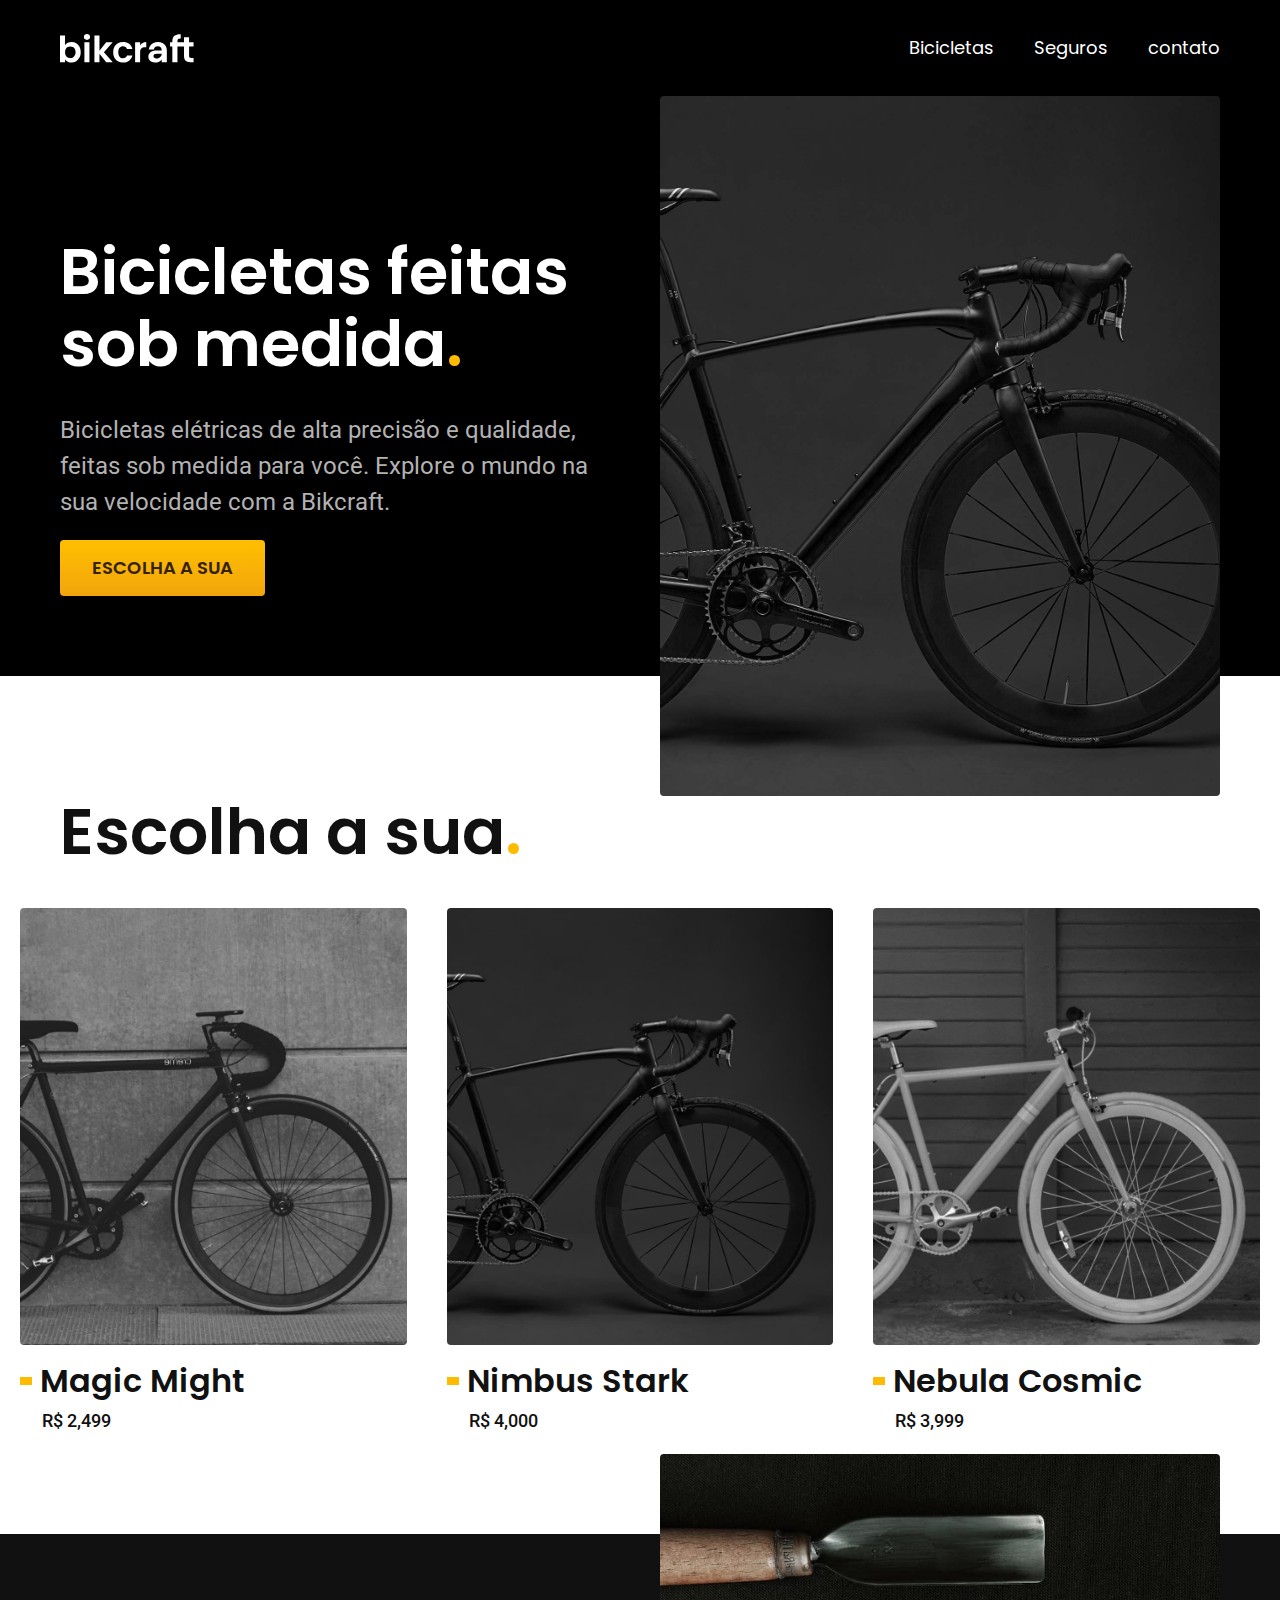
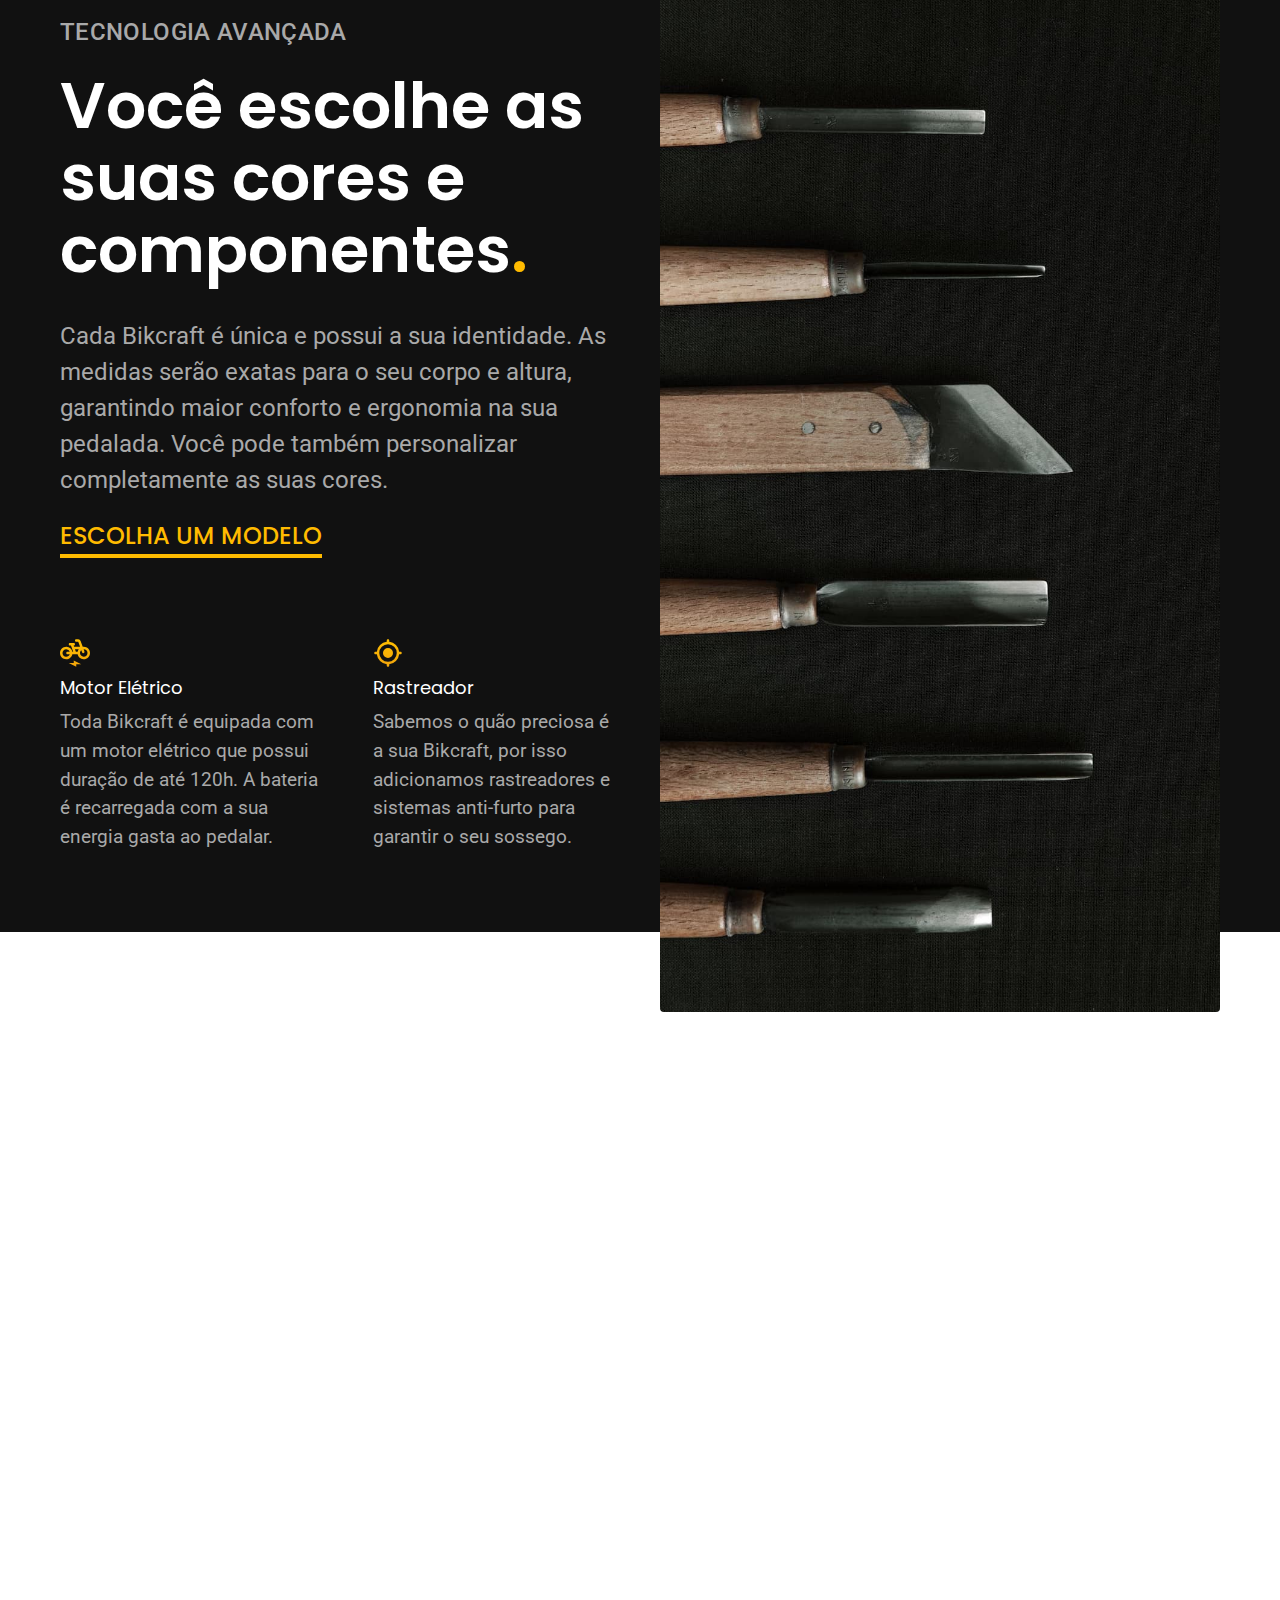
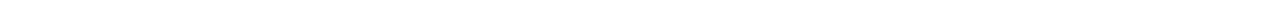
==== index.html @ d1077266 "tecnologia e responsividade" ====
<!DOCTYPE html>
<html lang="pt-br">

<head>
  <meta charset="UTF-8" />
  <meta name="viewport" content="width=device-width, initial-scale=1.0" />
  <title>Bikcraft - Bicicletas Elétricas</title>
  <meta name="description"
    content="Bicicletas elétricas de alta precisão e qualidade, feitas sob medida para você. Explore o mundo na sua velocidade com a Bikcraft." />
  <link rel="stylesheet" href="/css/style.css" />
  <link rel="preconnect" href="https://fonts.googleapis.com">
  <link rel="preconnect" href="https://fonts.gstatic.com" crossorigin>
  <link
    href="https://fonts.googleapis.com/css2?family=Poppins:ital,wght@0,100;0,200;0,300;0,400;0,500;0,600;0,700;0,800;0,900;1,100;1,200;1,300;1,400;1,500;1,600;1,700;1,800;1,900&family=Roboto:ital,wght@0,100;0,300;0,400;0,500;0,700;0,900;1,100;1,300;1,400;1,500;1,700;1,900&display=swap"
    rel="stylesheet">
</head>

<body>
  <header class="header-bg">
    <div class="header container">
      <a href="./"><img src="/img/bikcraft.svg" alt="Bikcraft" /></a>

      <nav aria-label="primária">
        <ul class="header-menu font-1-m cor-0">
          <li><a href="./bicicletas.html">Bicicletas</a></li>
          <li><a href="./seguros.html">Seguros</a></li>
          <li><a href="./contato.html">contato</a></li>
        </ul>
      </nav>
    </div>
  </header>

  <main class="introducao-bg">
    <div class="introducao container">
      <div class="introducao-conteudo">
        <h1 class="font-1-xxl">Bicicletas feitas sob medida<span class="cor-p1">.</span></h1>
        <p class="font-2-l cor-5">
          Bicicletas elétricas de alta precisão e qualidade, feitas sob
          medida para você. Explore o mundo na sua velocidade com a
          Bikcraft.
        </p>
        <a class="botao" href="./bicicletas.html">Escolha a sua</a>
      </div>
      <img src="./img/fotos/introducao.jpg" alt="Bicicleta elétrica preta" />
    </div>
    </div>
  </main>

  <article class="bicicletas-lista">
    <h2 class="container font-1-xxl">Escolha a sua<span class="cor-p1">.</span></h2>

    <ul>
      <li>
        <a href="./bicicletas/magic.html">
          <img src="/img/bicicletas/magic-home.jpg" alt="bicicleta preta">
          <h3 class="font-1-xl">Magic Might</h3>
          <span class="font-2-m" cor-8>R$ 2,499</span>
        </a>
      </li>

      <li>
        <a href="./bicicletas/Nimbus.html">
          <img src="/img/bicicletas/nimbus-home.jpg" alt="bicicleta preta">
          <h3 class="font-1-xl">Nimbus Stark</h3>
          <span class="font-2-m" cor-8>R$ 4,000</span>
        </a>
      </li>

      <li>
        <a href="./bicicletas/Nebula.html">
          <img src="/img/bicicletas/nebula-home.jpg" alt="bicicleta preta">
          <h3 class="font-1-xl">Nebula Cosmic</h3>
          <span class="font-2-m" cor-8>R$ 3,999</span>
        </a>
      </li>
    </ul>
  </article>

  <article class="tecnologia-bg">
    <div class="tecnologia container">
      <div class="tecnologia-conteudo">
        <span class="font-2-l-b cor-5">Tecnologia Avançada</span>
        <h2 class="font-1-xxl cor-0">Você escolhe as suas cores e componentes<span class="cor-p1">.</span></h2>
        <p class="font-2-l cor-5">Cada Bikcraft é única e possui a sua identidade. As medidas serão exatas para o seu
          corpo e altura, garantindo maior conforto e ergonomia na sua pedalada. Você pode também personalizar
          completamente as suas cores.</p>
        <a class="link" href="/bicicletas.html">ESCOLHA UM MODELO</a>

        <div class="tecnologia-vantagens">

          <div>
            <img src="/img/icones/eletrica.svg" alt="">
            <h3 class="font-1-m cor-0">Motor Elétrico</h3>
            <p class="font-2-s cor-5">Toda Bikcraft é equipada com um motor elétrico que possui duração de até 120h. A
              bateria é recarregada com a sua energia gasta ao pedalar.</p>
          </div>
          <div>
            <img src="/img/icones/rastreador.svg" alt="">
            <h3 class="font-1-m cor-0">Rastreador</h3>
            <p class="font-2-s cor-5">Sabemos o quão preciosa é a sua Bikcraft, por isso adicionamos rastreadores e
              sistemas anti-furto para garantir o seu sossego.</p>
          </div>
        </div>
      </div>
      <div class="tecnologia-imagem">
        <img src="/img/fotos/tecnologia.jpg" alt="">
      </div>
    </div>
  </article>
</body>
</html>
---- css/style.css ----
@import "./global/header.css";
@import "./global/global.css";

/* home */
@import "./home/introducao.css";

/* utilidades */
@import "./utilidades/componentes.css";
@import "./utilidades/tipografia.css";
@import "./utilidades/cores.css";


/*bicicletas lista */
@import "./bicicletas/bicicletas-lista.css";

/*tecnologia lista */
@import "./home/tecnologia.css";
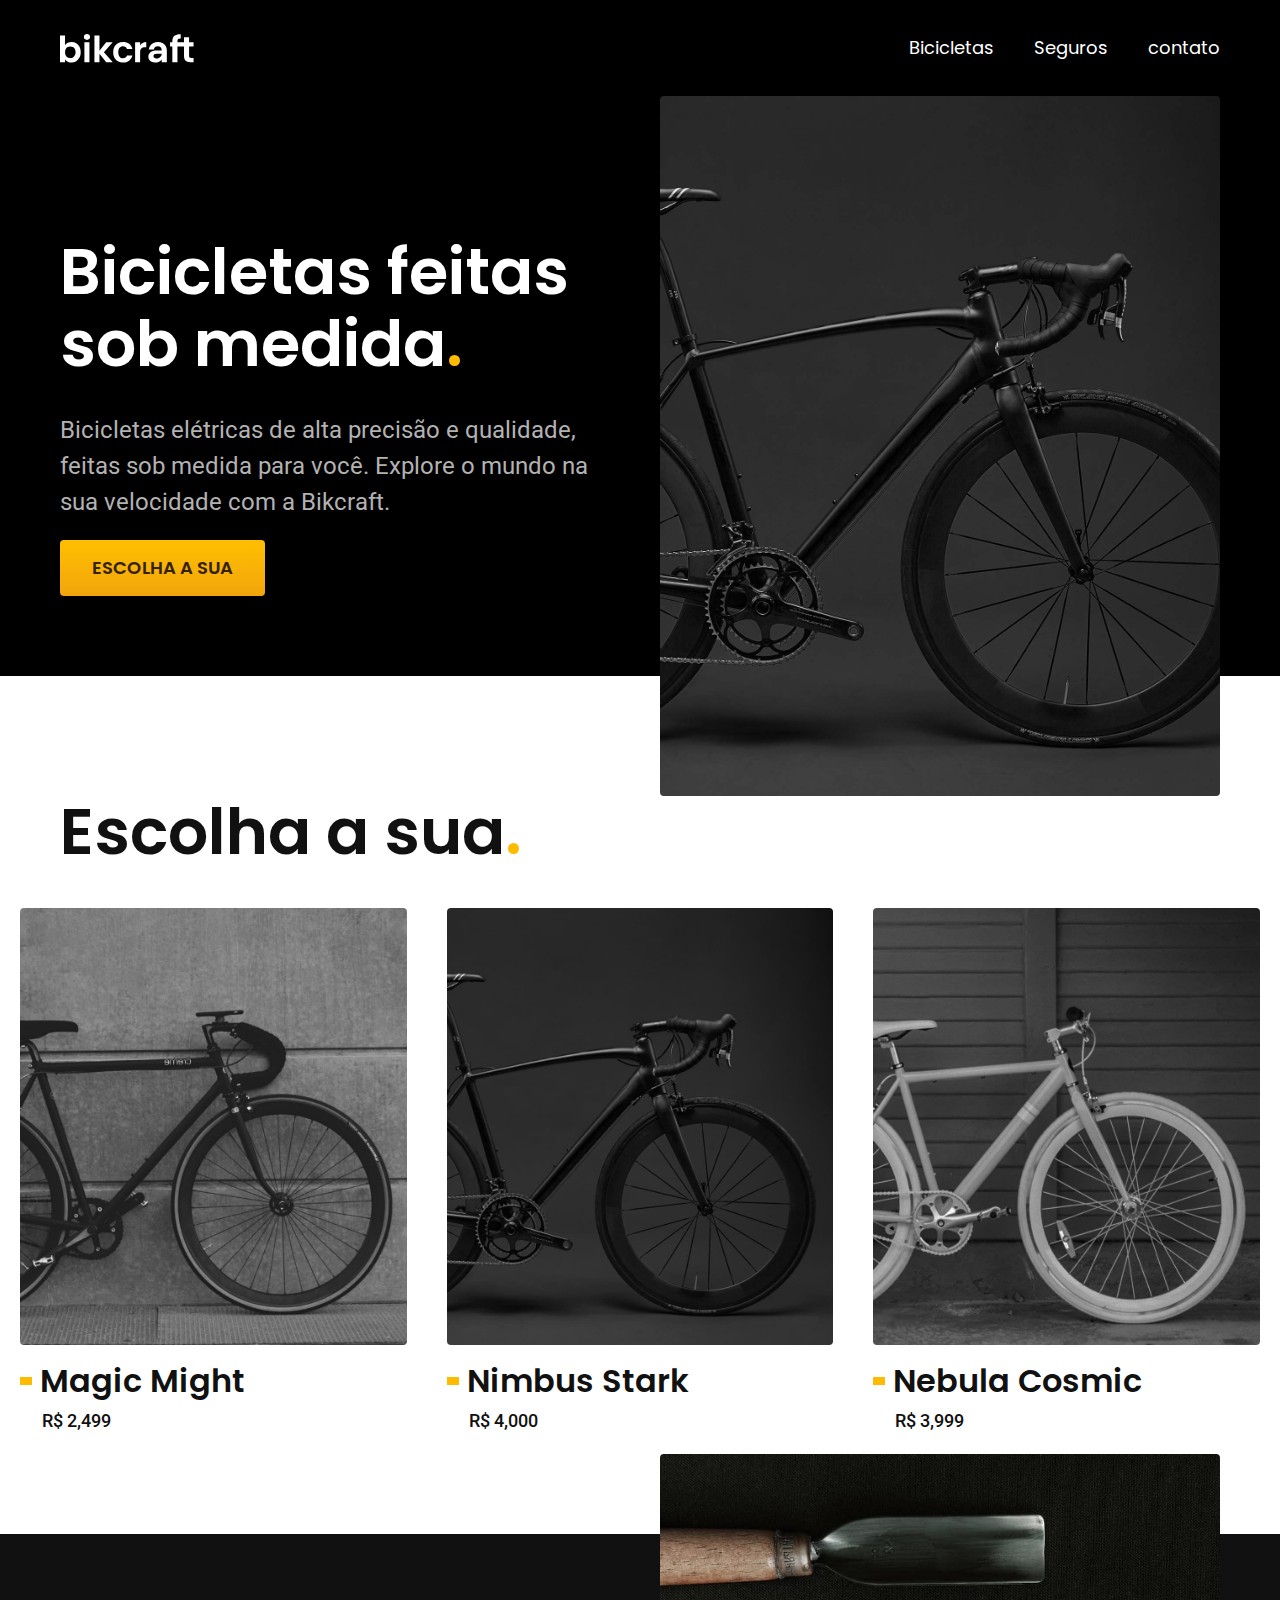
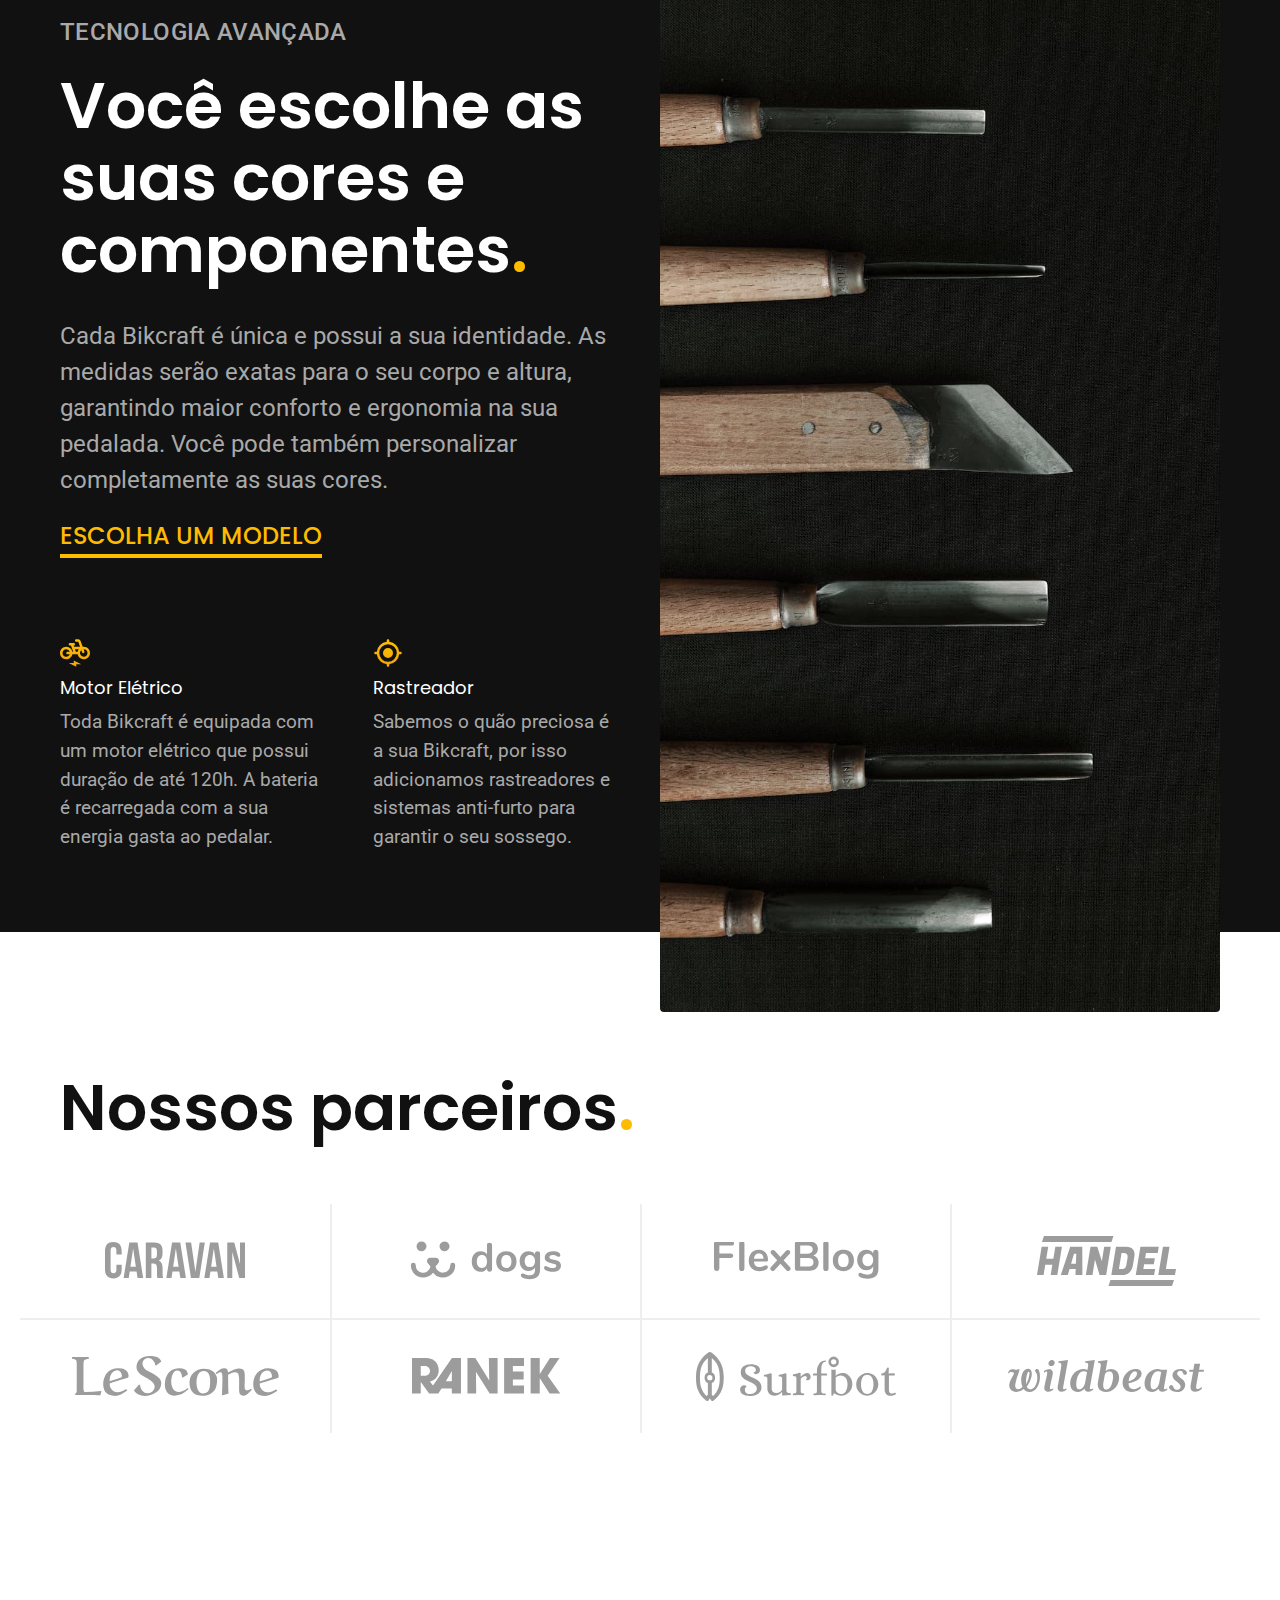
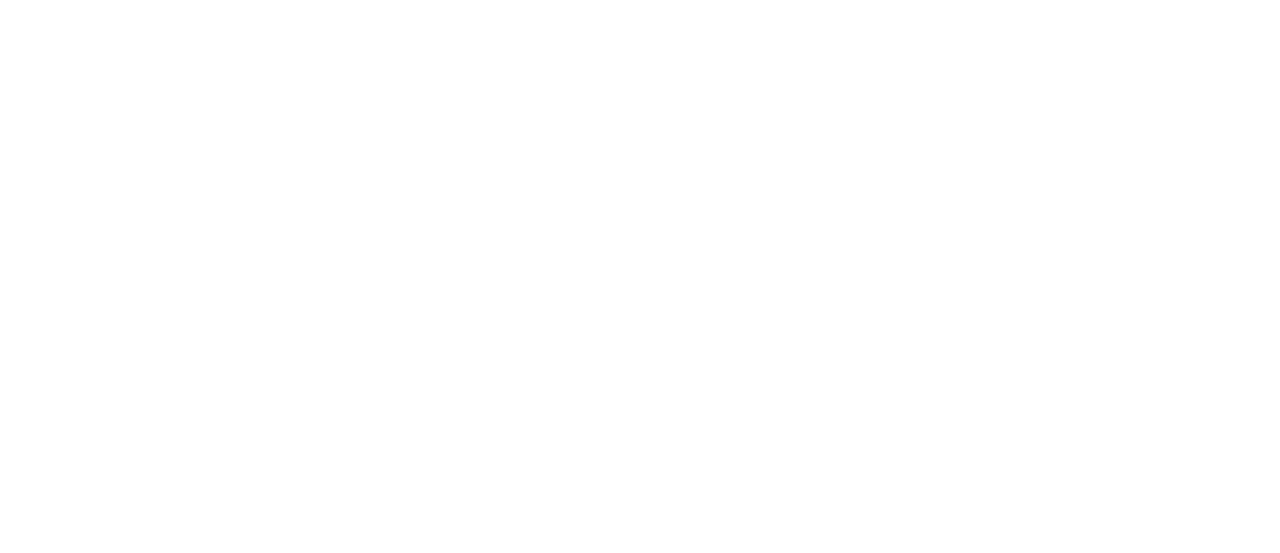
==== commit 5ac66eb7: "parceiros" ====
--- a/index.html
+++ b/index.html
@@ -107,5 +107,20 @@
       </div>
     </div>
   </article>
+
+  <section class="parceiros" aria-label="Nossos Parceiros">
+    <h2 class="container font-1-xxl">Nossos parceiros<span class="cor-p1">.</span></h2>
+    <ul>
+      <li><img src="/img/parceiros/caravan.svg" alt="Caravan"></li>
+      <li><img src="/img/parceiros/dogs.svg" alt="Dogs"></li>
+      <li><img src="/img/parceiros/flexblog.svg" alt="flexblog"></li>
+      <li><img src="/img/parceiros/handel.svg" alt="Handel"></li>
+      <li><img src="/img/parceiros/lescone.svg" alt="Lescone"></li>
+      <li><img src="/img/parceiros/ranek.svg" alt="ranek"></li>
+      <li><img src="/img/parceiros/surfbot.svg" alt="Surfbot"></li>
+      <li><img src="/img/parceiros/wildbeast.svg" alt="wildbeast"></li>
+    </ul>
+  </section>
+
 </body>
 </html>--- a/css/style.css
+++ b/css/style.css
@@ -3,6 +3,8 @@
 
 /* home */
 @import "./home/introducao.css";
+@import "./home/tecnologia.css";
+@import "./home/parceiros.css";
 
 /* utilidades */
 @import "./utilidades/componentes.css";
@@ -12,6 +14,3 @@
 
 /*bicicletas lista */
 @import "./bicicletas/bicicletas-lista.css";
-
-/*tecnologia lista */
-@import "./home/tecnologia.css";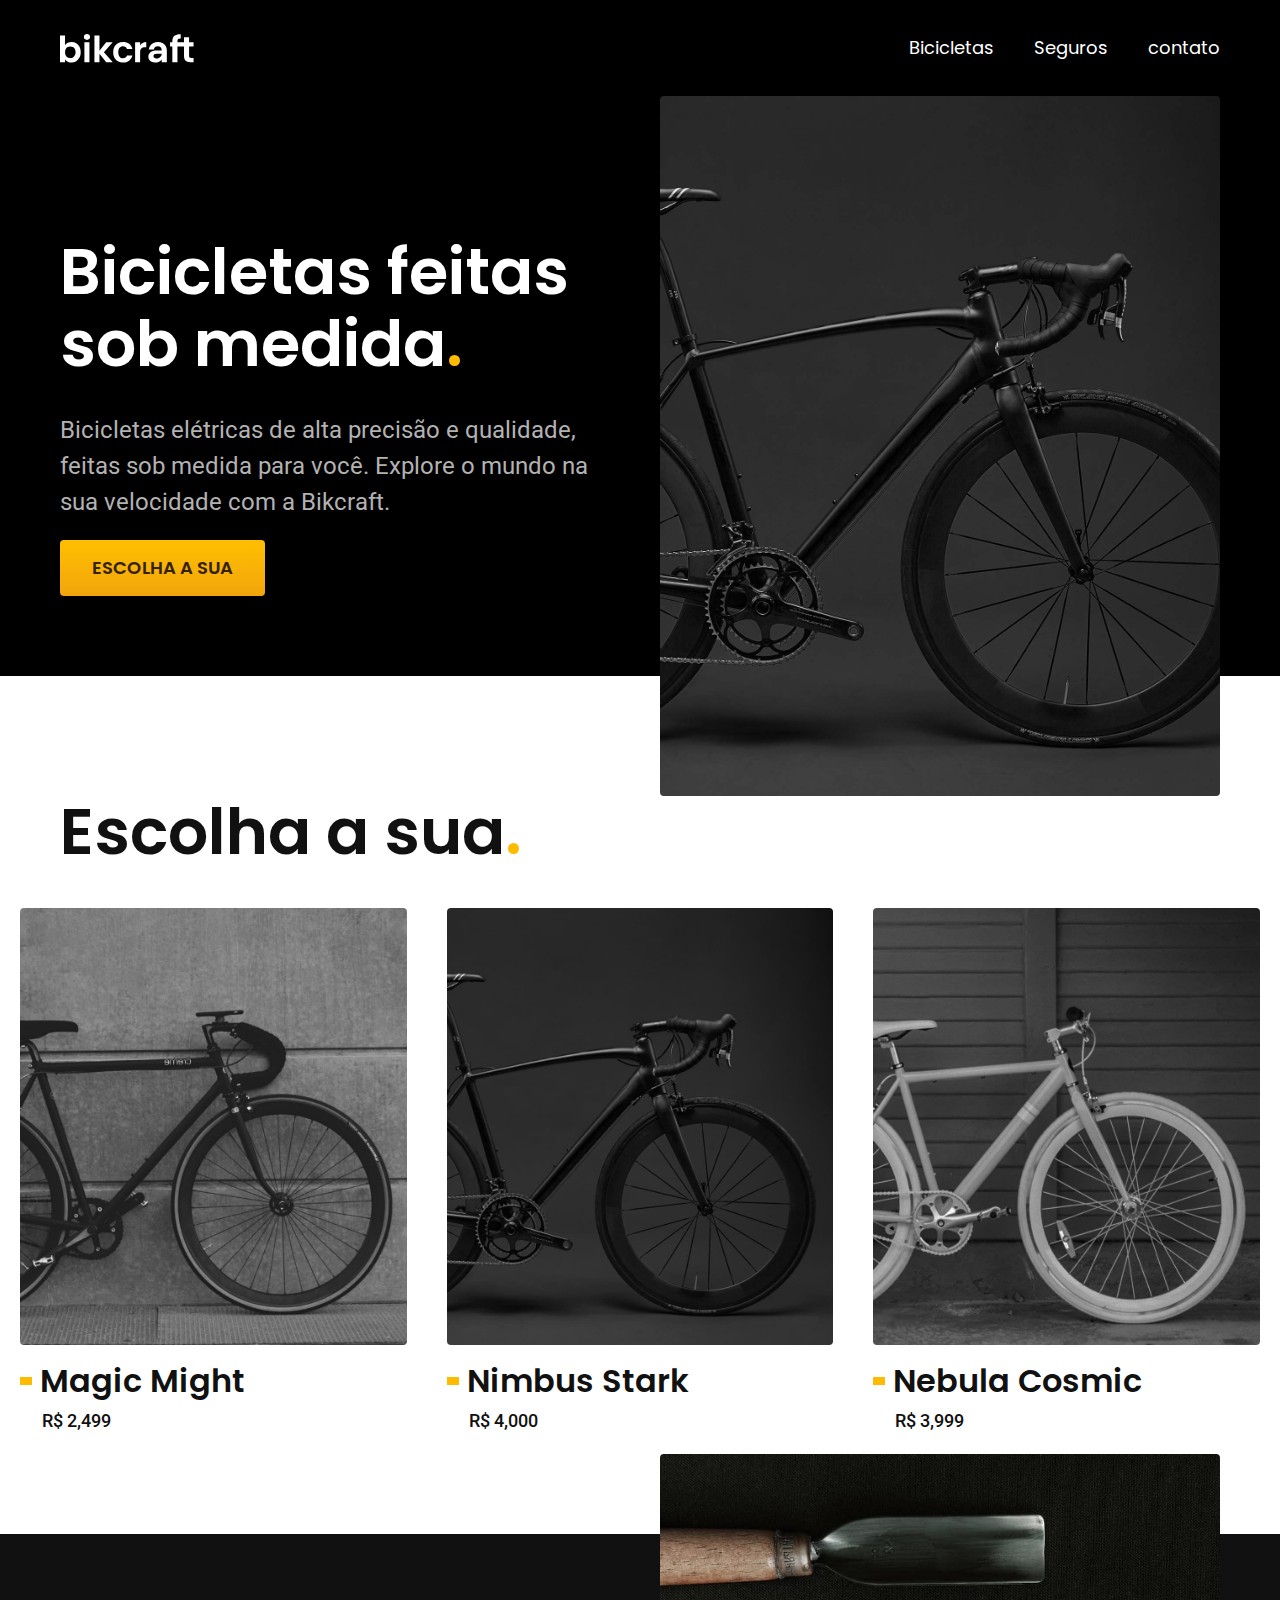
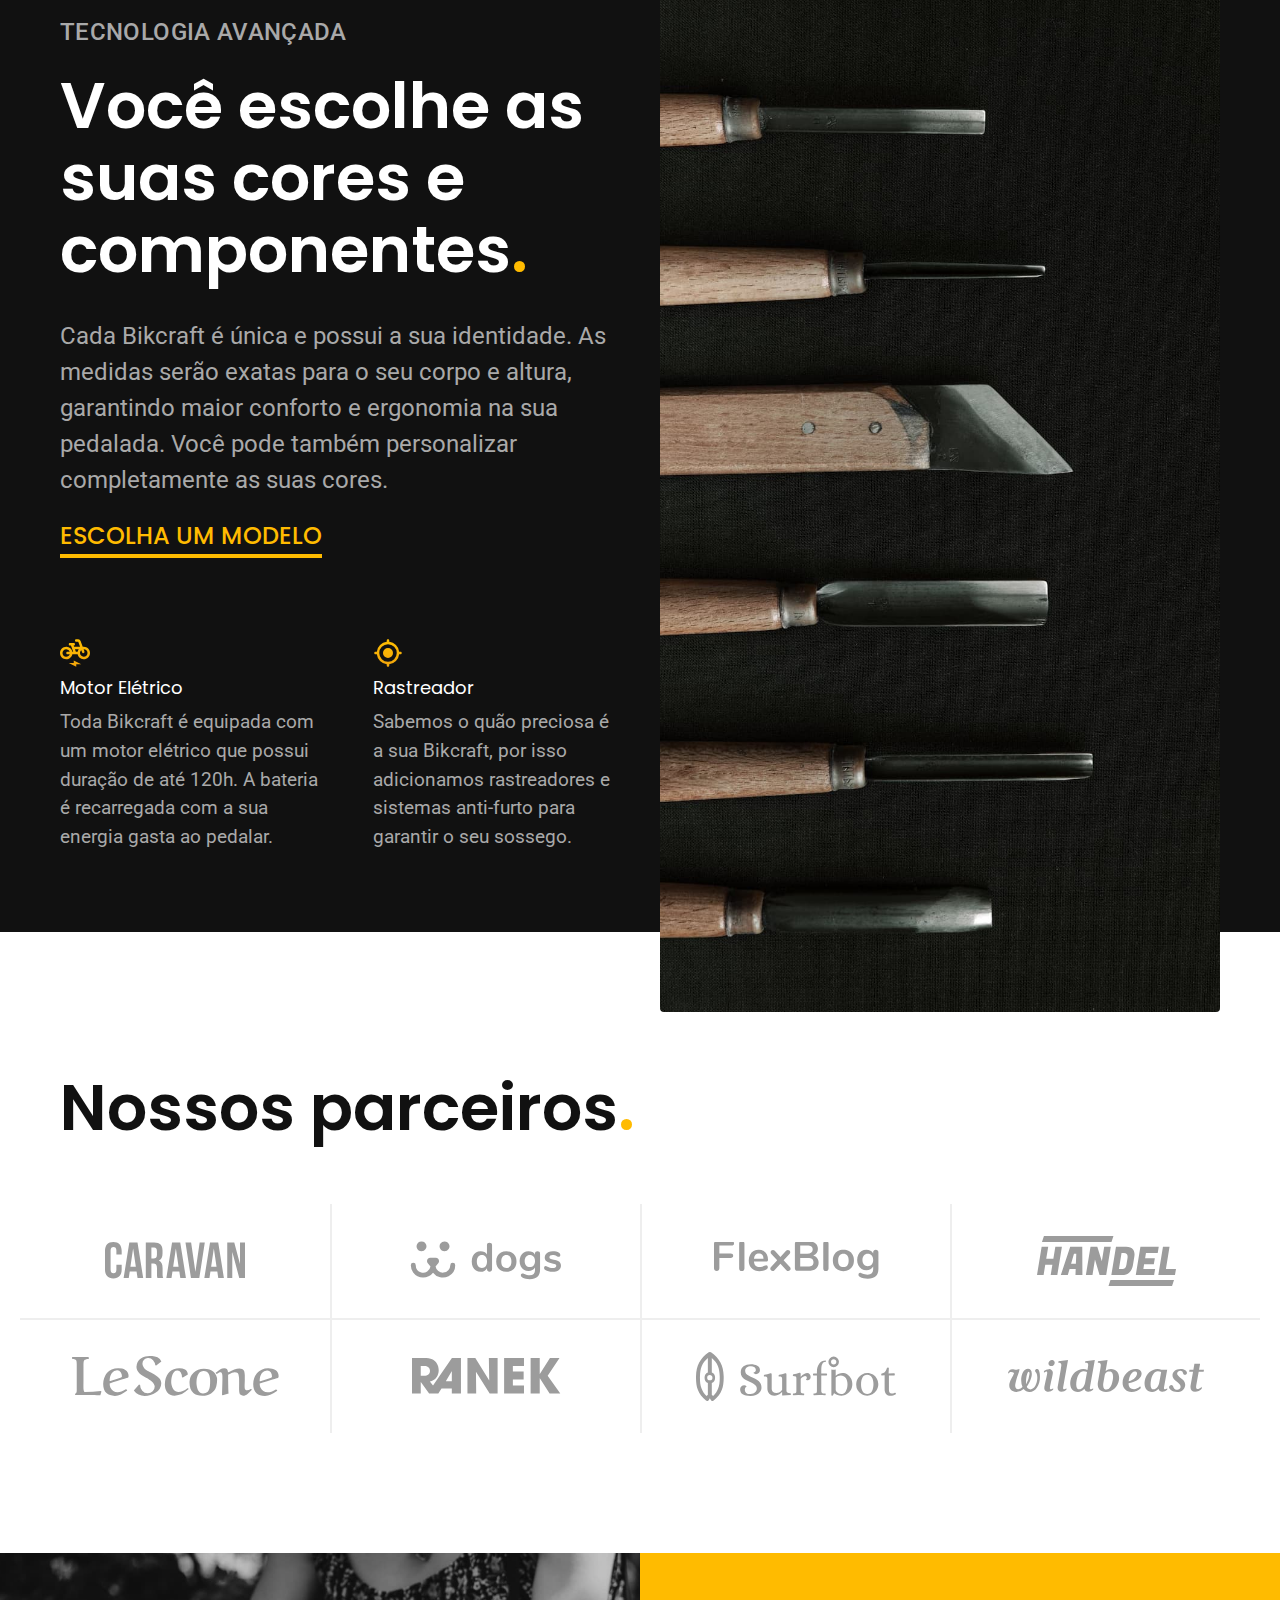
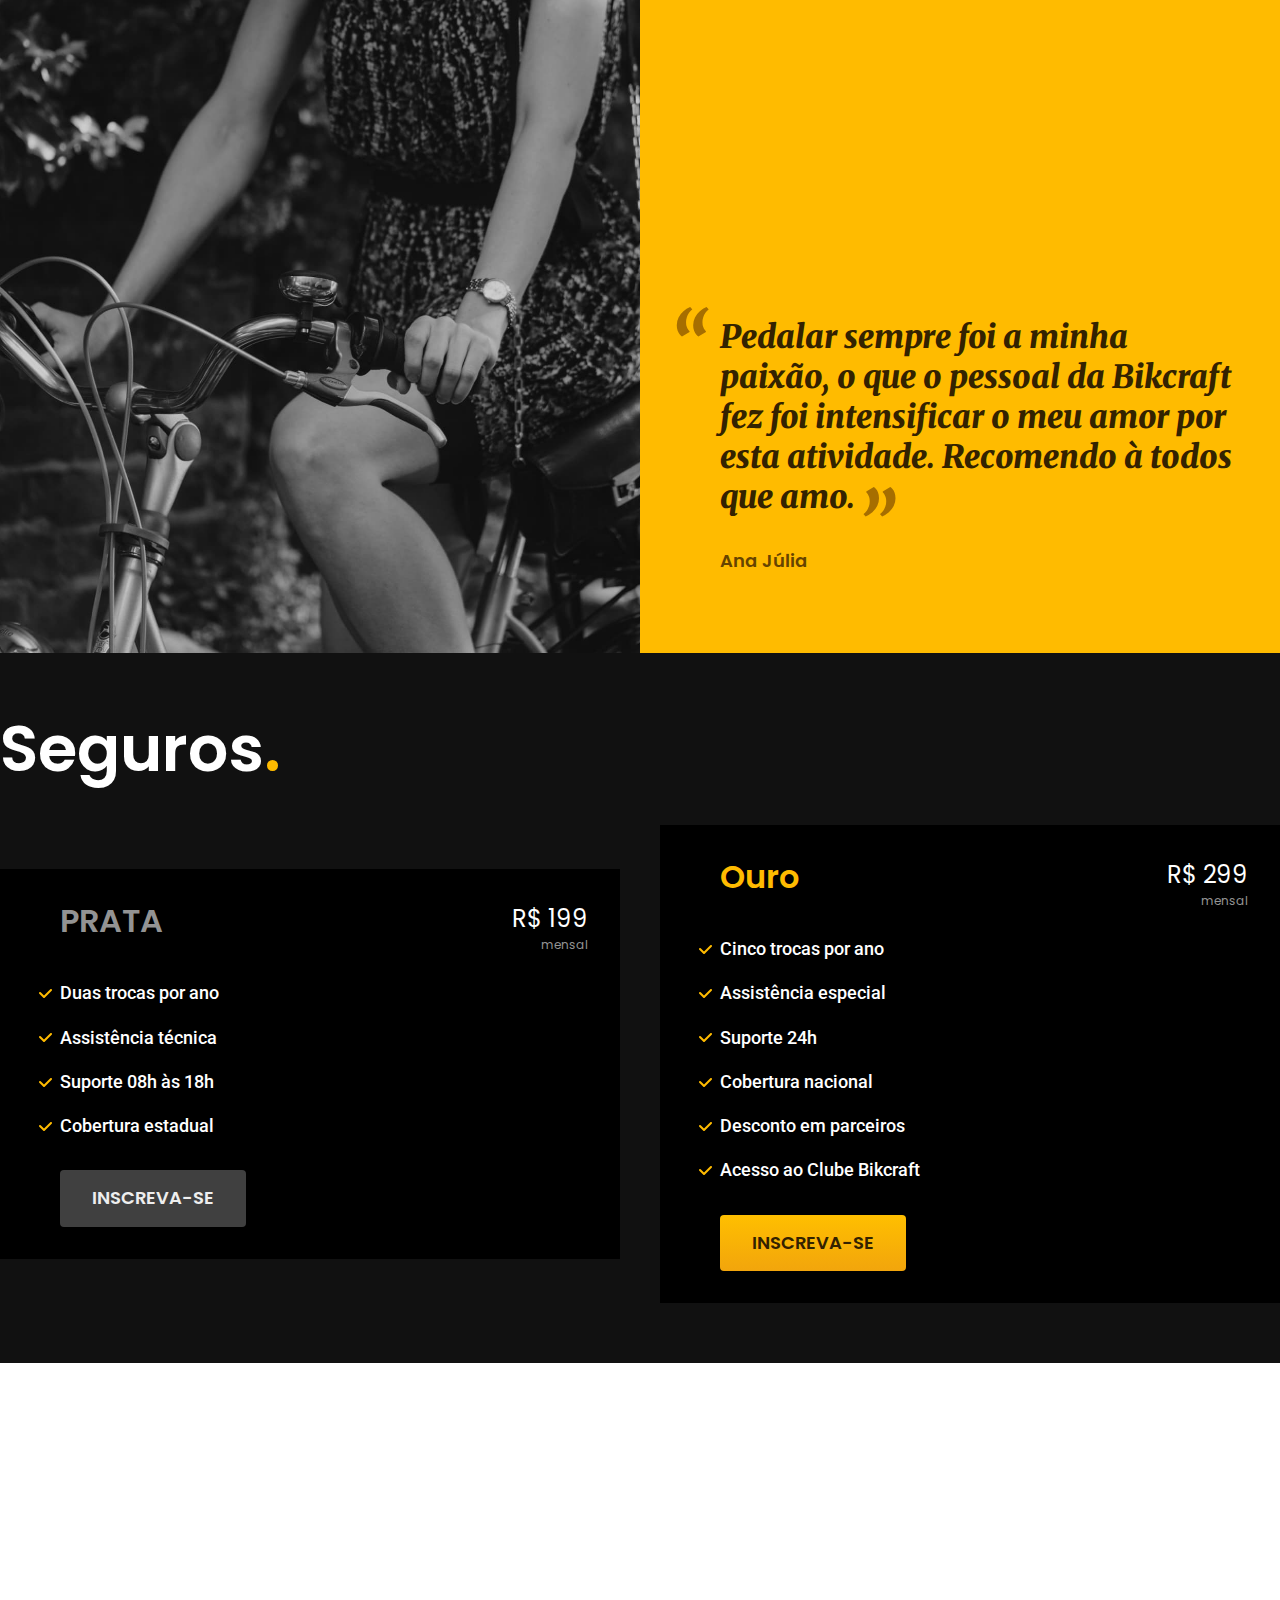
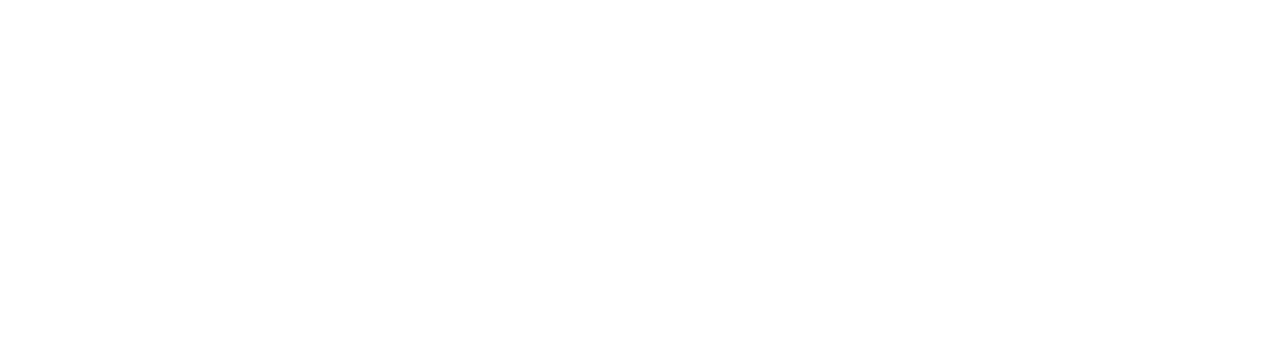
==== commit 13e3b3f5: "seguros e comentario" ====
--- a/index.html
+++ b/index.html
@@ -12,6 +12,11 @@
   <link rel="preconnect" href="https://fonts.gstatic.com" crossorigin>
   <link
     href="https://fonts.googleapis.com/css2?family=Poppins:ital,wght@0,100;0,200;0,300;0,400;0,500;0,600;0,700;0,800;0,900;1,100;1,200;1,300;1,400;1,500;1,600;1,700;1,800;1,900&family=Roboto:ital,wght@0,100;0,300;0,400;0,500;0,700;0,900;1,100;1,300;1,400;1,500;1,700;1,900&display=swap"
+    rel="stylesheet">
+  <link rel="preconnect" href="https://fonts.googleapis.com">
+  <link rel="preconnect" href="https://fonts.gstatic.com" crossorigin>
+  <link
+    href="https://fonts.googleapis.com/css2?family=Merriweather:ital,wght@0,300;0,400;0,700;0,900;1,300;1,400;1,700;1,900&family=Poppins:ital,wght@0,100;0,200;0,300;0,400;0,500;0,600;0,700;0,800;0,900;1,100;1,200;1,300;1,400;1,500;1,600;1,700;1,800;1,900&family=Roboto:ital,wght@0,100;0,300;0,400;0,500;0,700;0,900;1,100;1,300;1,400;1,500;1,700;1,900&display=swap"
     rel="stylesheet">
 </head>
 
@@ -122,5 +127,52 @@
     </ul>
   </section>
 
+  <section class="depoimento" aria-label="depoimento">
+    <div>
+      <img src="/img/fotos/depoimento.jpg" alt="pessoa pedalando uma bicicleta bikcraft">
+    </div>
+    <div class="depoimento-conteudo">
+      <blockquote class="font-1-xl cor-p5">
+        <p>Pedalar sempre foi a minha paixão, o que o pessoal da Bikcraft fez foi intensificar o meu amor por esta
+          atividade. Recomendo à todos que amo.</p>
+      </blockquote>
+      <span class="font-1-m-b cor-p4">Ana Júlia</span>
+    </div>
+
+  </section>
+
+  <article class="seguros-bg">
+    <div class="seguros">
+      <h2 class="font-1-xxl cor-0">Seguros<span class="cor-p1">.</span></h2>
+      <div class="seguros-item">
+        <h3 class="font-1-xl cor-6">PRATA</h3>
+        <span class="font-1-l cor-0">R$ 199<span class="font-1-xs cor-6">mensal</span></span>
+        <ul class="font-2-m cor-0">
+          <li>Duas trocas por ano</li>
+          <li>Assistência técnica</li>
+          <li>Suporte 08h às 18h</li>
+          <li>Cobertura estadual</li>
+        </ul>
+        <a class="botao secundario" href="/orcamento.html">Inscreva-se</a>
+      </div>
+
+      <div class="seguros-item">
+        <h3 class="font-1-xl cor-p1">Ouro</h3>
+        <span class="font-1-l cor-0">R$ 299<span class="font-1-xs cor-6">mensal</span></span>
+        <ul class="font-2-m cor-0">
+          <li>Cinco trocas por ano</li>
+          <li>Assistência especial</li>
+          <li>Suporte 24h</li>
+          <li>Cobertura nacional</li>
+          <li>Desconto em parceiros</li>
+          <li>Acesso ao Clube Bikcraft</li>
+        </ul>
+        <a class="botao" href="/orcamento.html">Inscreva-se</a>
+      </div>
+
+    </div>
+  </article>
+
 </body>
+
 </html>--- a/css/style.css
+++ b/css/style.css
@@ -5,6 +5,7 @@
 @import "./home/introducao.css";
 @import "./home/tecnologia.css";
 @import "./home/parceiros.css";
+@import "./home/depoimento.css";
 
 /* utilidades */
 @import "./utilidades/componentes.css";
@@ -14,3 +15,6 @@
 
 /*bicicletas lista */
 @import "./bicicletas/bicicletas-lista.css";
+
+/*Seguros */
+@import "./seguros.css/seguros.css";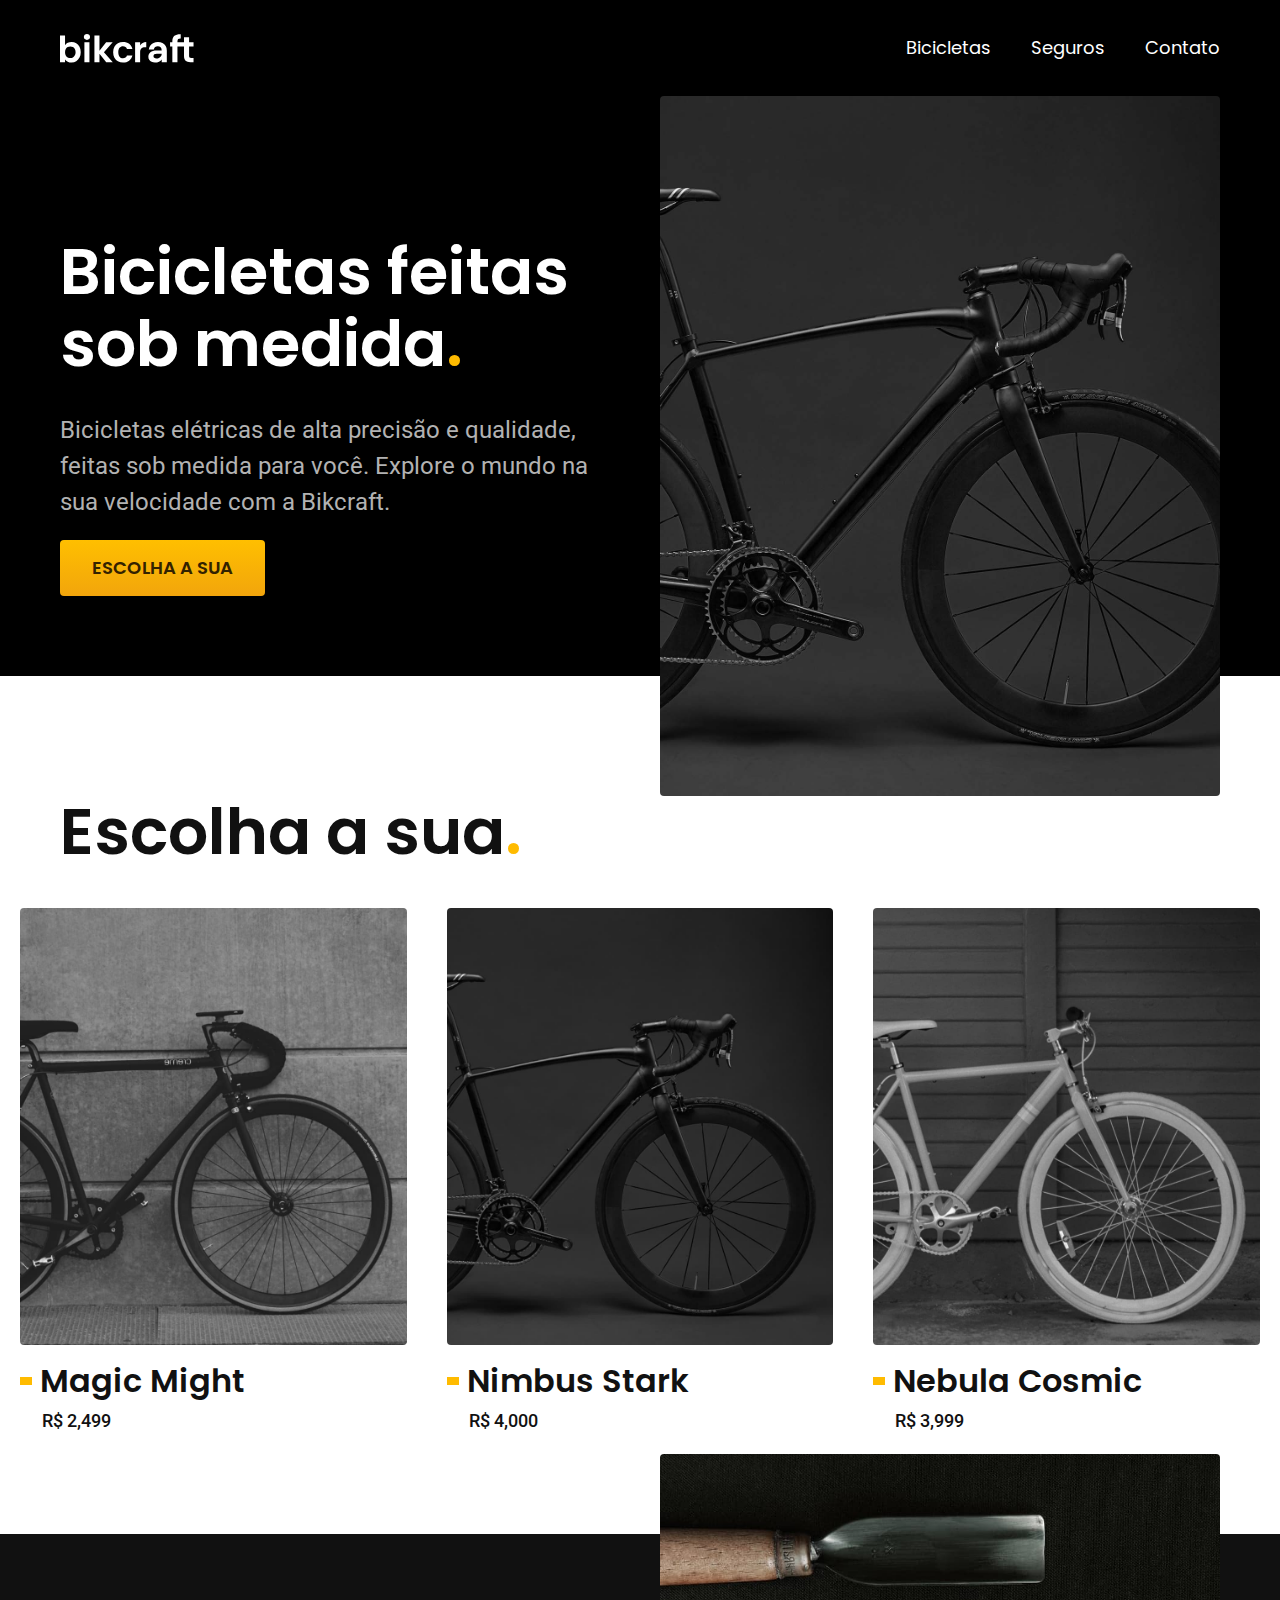
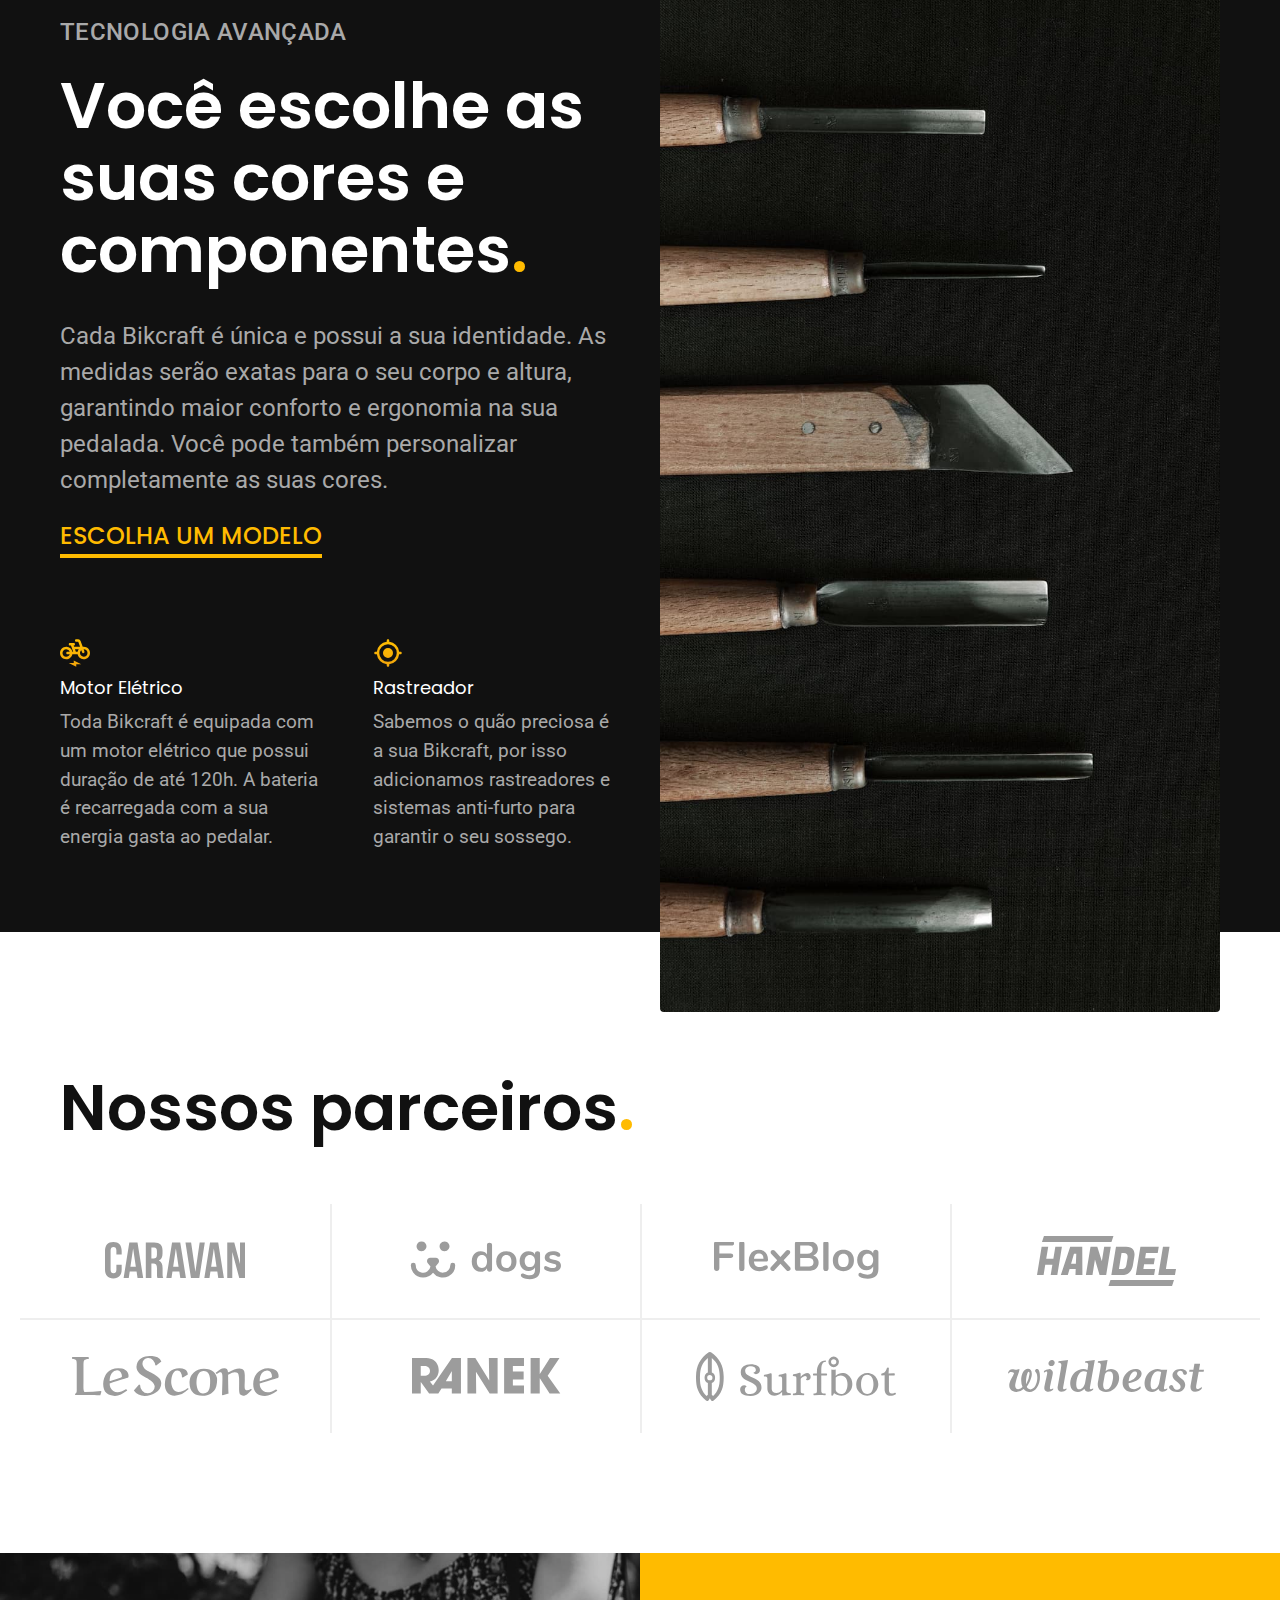
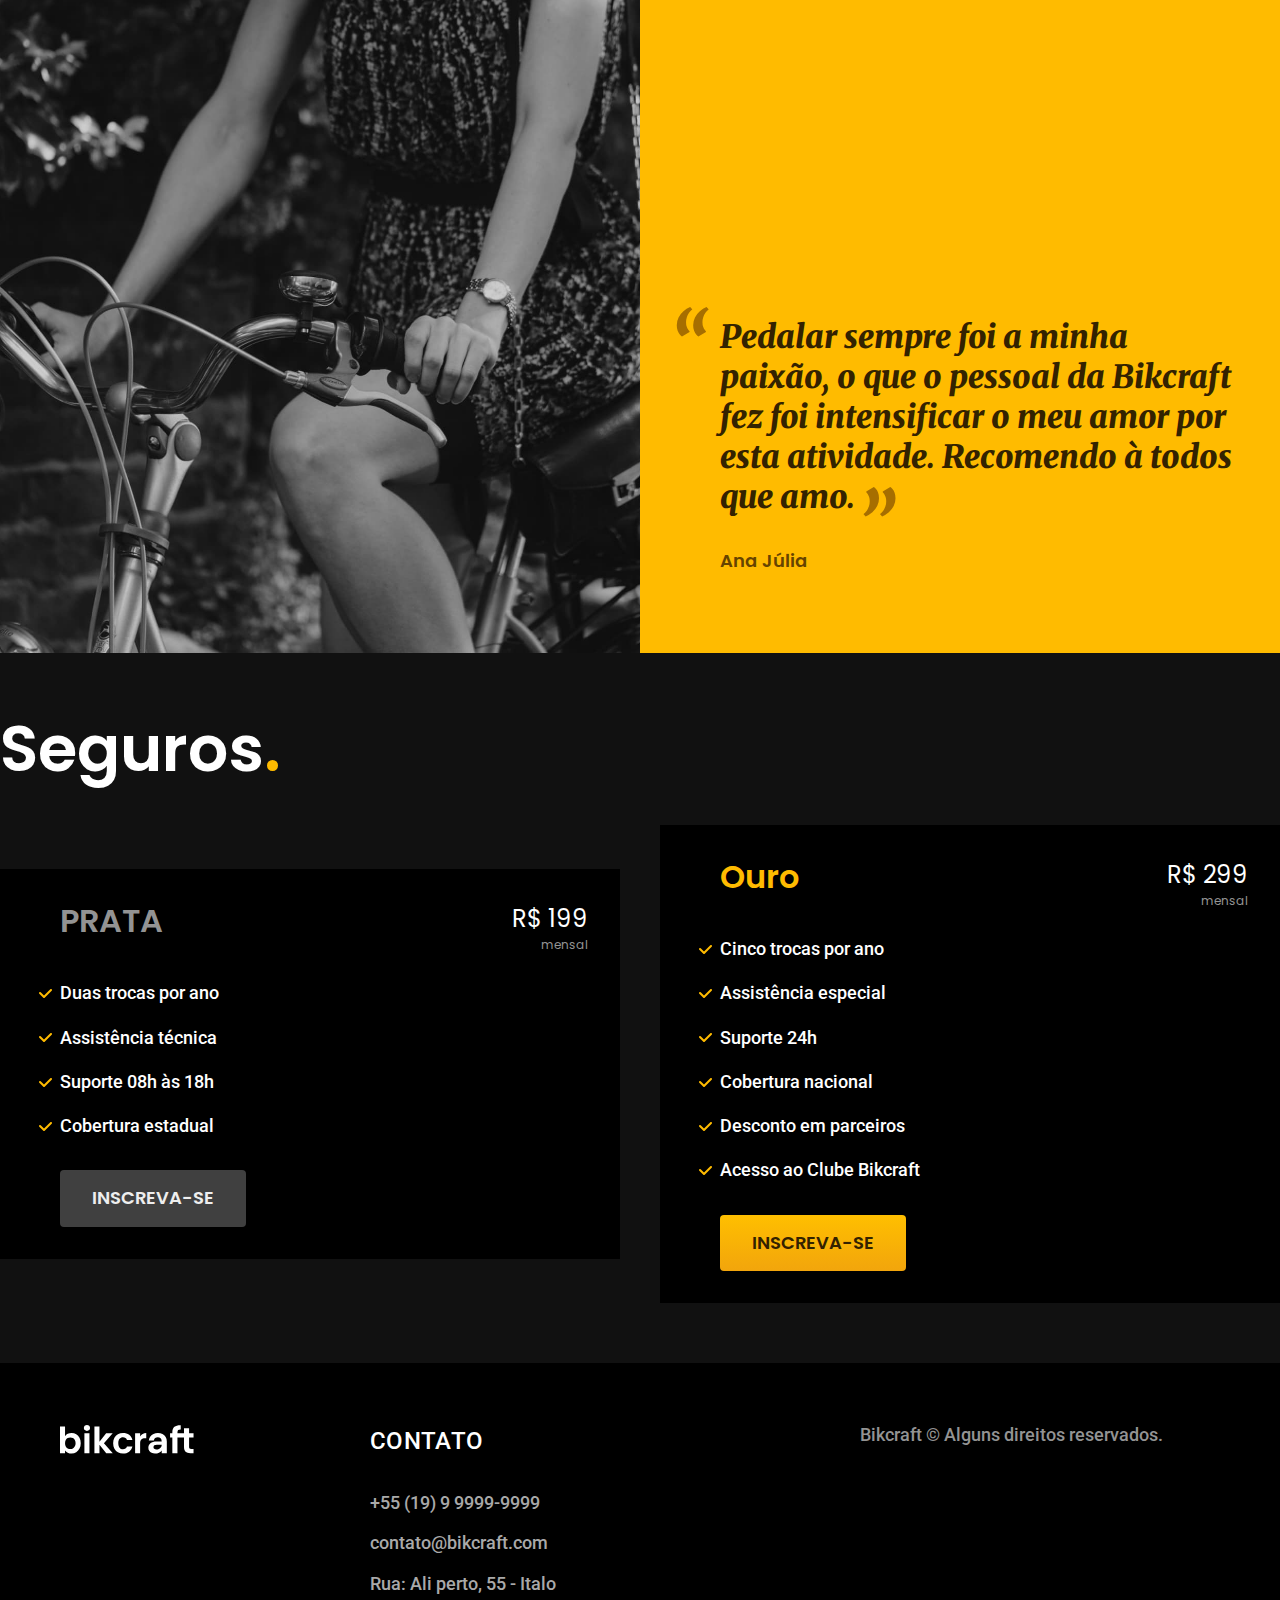
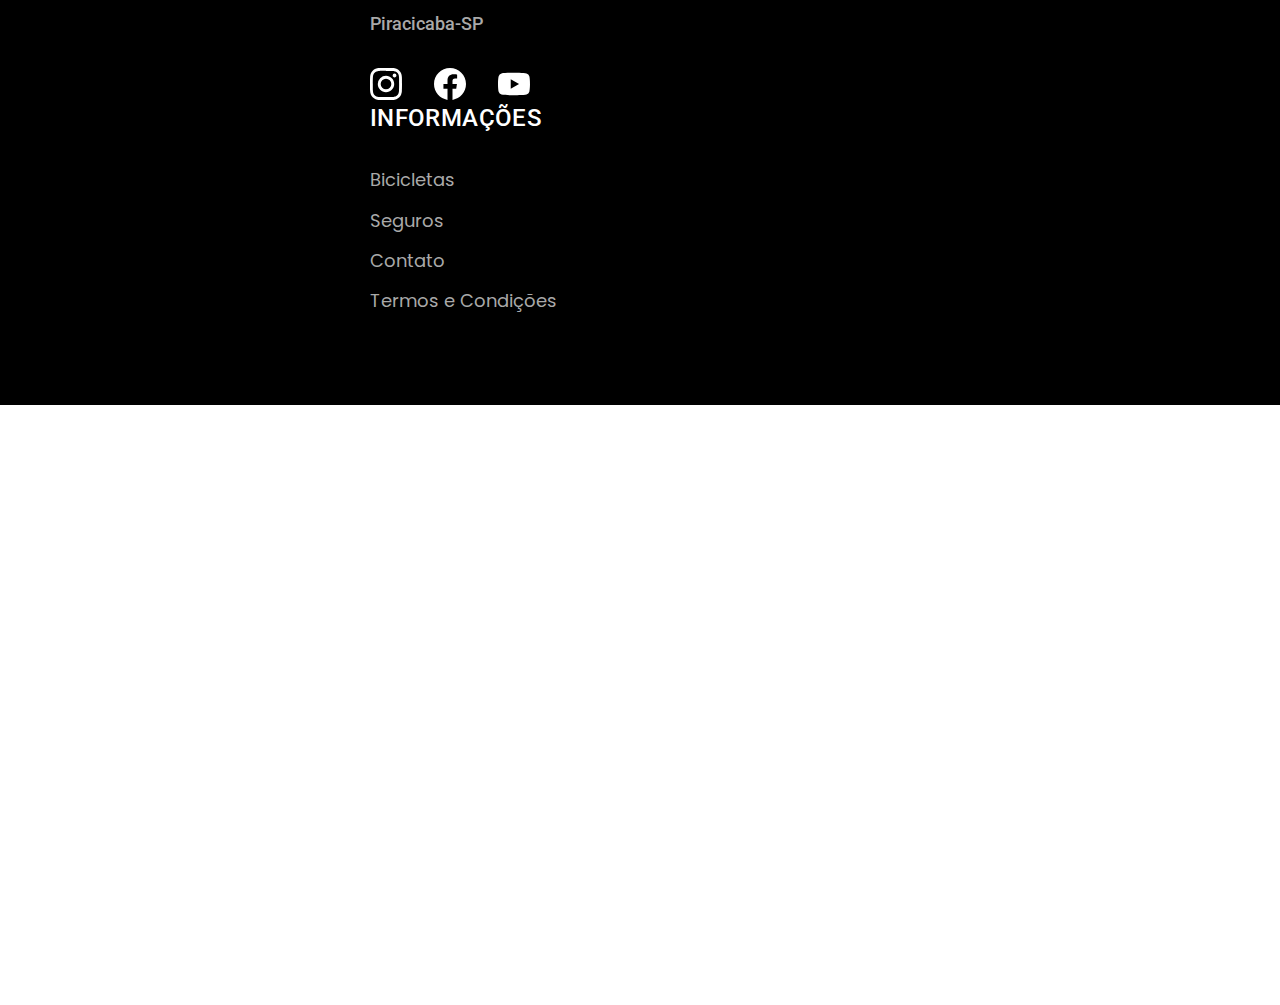
==== commit de2ae37c: "footer" ====
--- a/index.html
+++ b/index.html
@@ -29,7 +29,7 @@
         <ul class="header-menu font-1-m cor-0">
           <li><a href="./bicicletas.html">Bicicletas</a></li>
           <li><a href="./seguros.html">Seguros</a></li>
-          <li><a href="./contato.html">contato</a></li>
+          <li><a href="./contato.html">Contato</a></li>
         </ul>
       </nav>
     </div>
@@ -173,6 +173,45 @@
     </div>
   </article>
 
+  <footer class="footer-bg">
+    <div class="footer container">
+      <img src="/img/bikcraft.svg" alt="Bikcraft">
+      <div class="footer-contato">
+        <h3 class="font-2-l-b cor-0">contato</h3>
+        <ul class="font-2-m cor-5">
+          <li><a href="tel:+55199999999">+55 (19) 9 9999-9999</a></li>
+          <li><a href="mailto:contato@bikcraft.com">contato@bikcraft.com</a></li>
+          <li>Rua: Ali perto, 55 - Italo</li>
+          <li>Piracicaba-SP</li>
+        </ul>
+        <div class="footer-redes">
+          <a href="./">
+            <img src="/img/redes/instagram.svg" alt="instagram">
+          </a>
+          <a href="./">
+            <img src="/img/redes/facebook.svg" alt="instagram">
+          </a>
+          <a href="./">
+            <img src="/img/redes/youtube.svg" alt="instagram">
+          </a>
+        </div>
+        <div class="footer-informacoes">
+          <h3 class="font-2-l-b cor-0">Informações</h3>
+          <nav>
+            <ul class="font-1-m cor-5">
+              <li><a href="./bicicletas.html">Bicicletas</a><li>
+              <li><a href="./seguros.html">Seguros</a></li>
+              <li><a href="./contato.html">Contato</a></li>
+              <li><a href="./termos.html">Termos e Condições</a></li>
+            </ul>
+          </nav>
+        </div>
+      </div>
+      <p class="footer-copy font-2-m cor-6">Bikcraft © Alguns direitos reservados.</p>
+    </div>
+
+  </footer>
+
 </body>
 
 </html>--- a/css/style.css
+++ b/css/style.css
@@ -1,5 +1,7 @@
 @import "./global/header.css";
 @import "./global/global.css";
+@import "./global/footer.css";
+
 
 /* home */
 @import "./home/introducao.css";
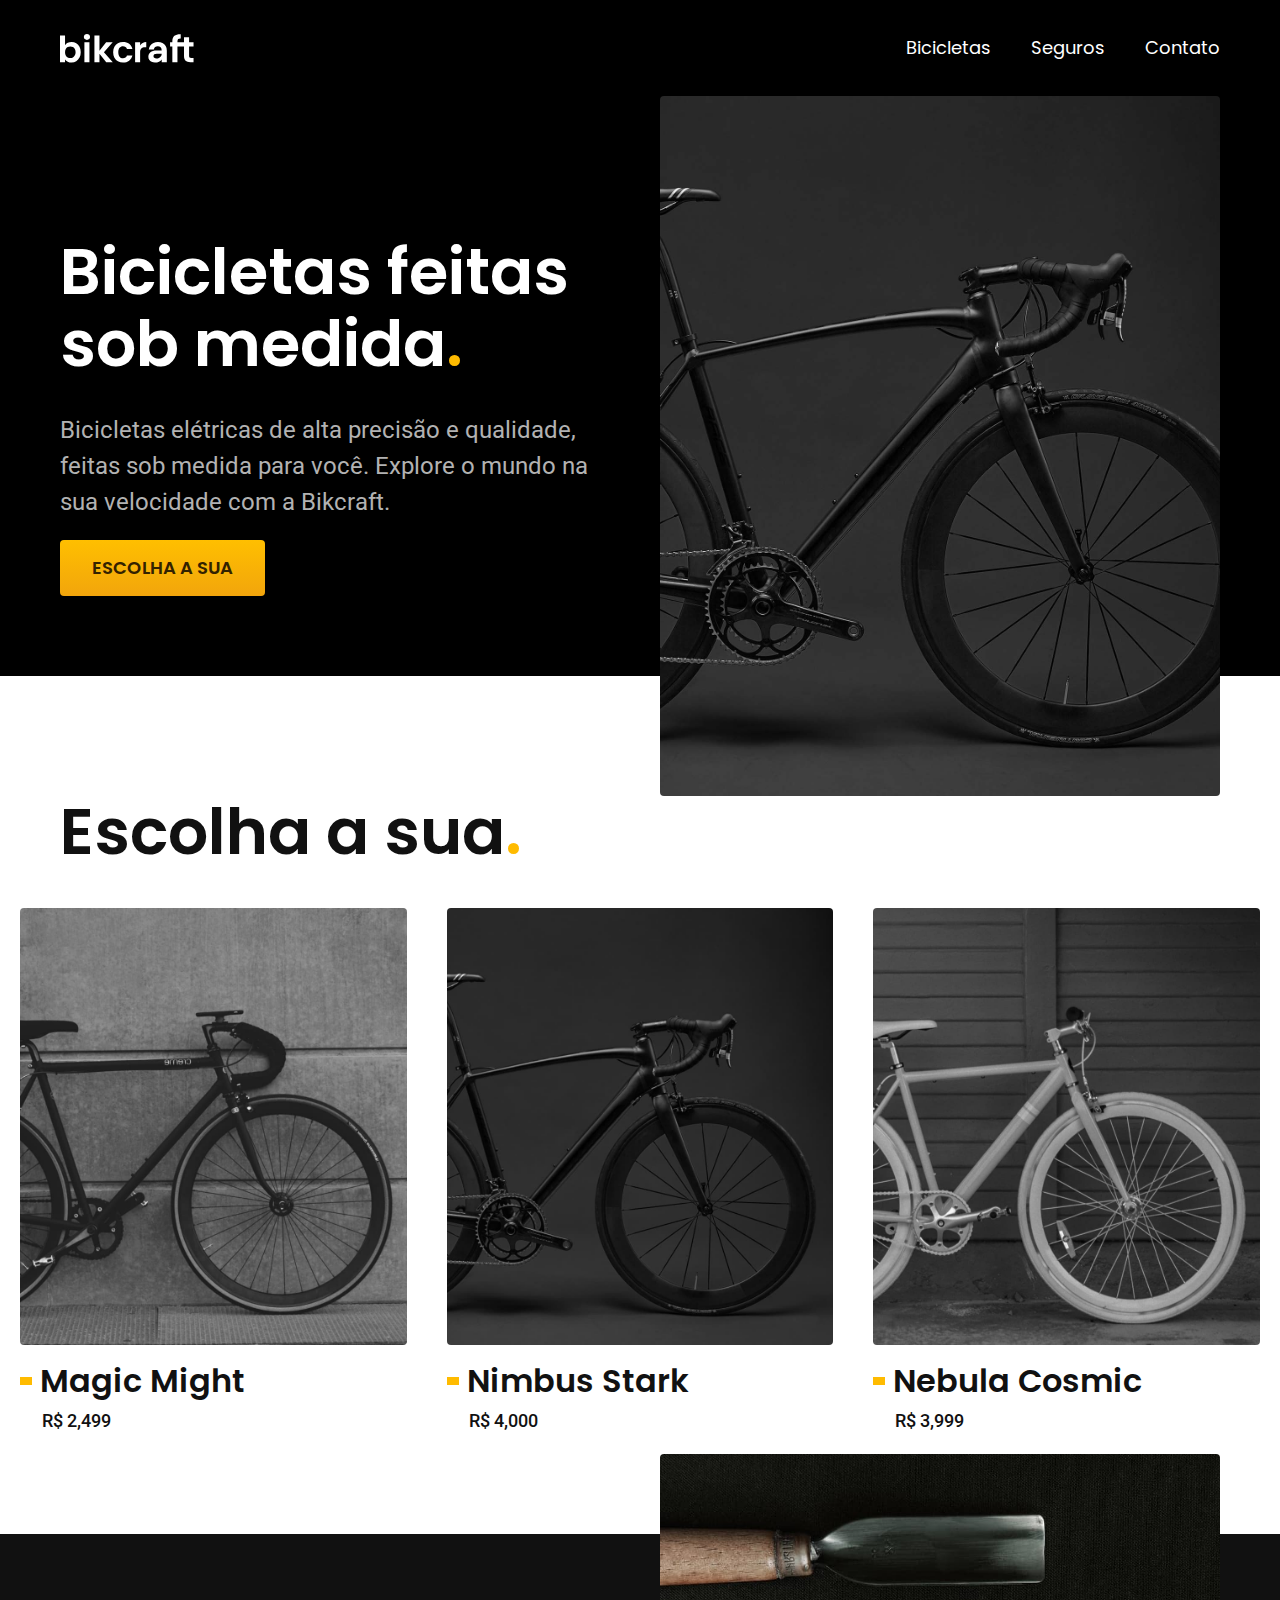
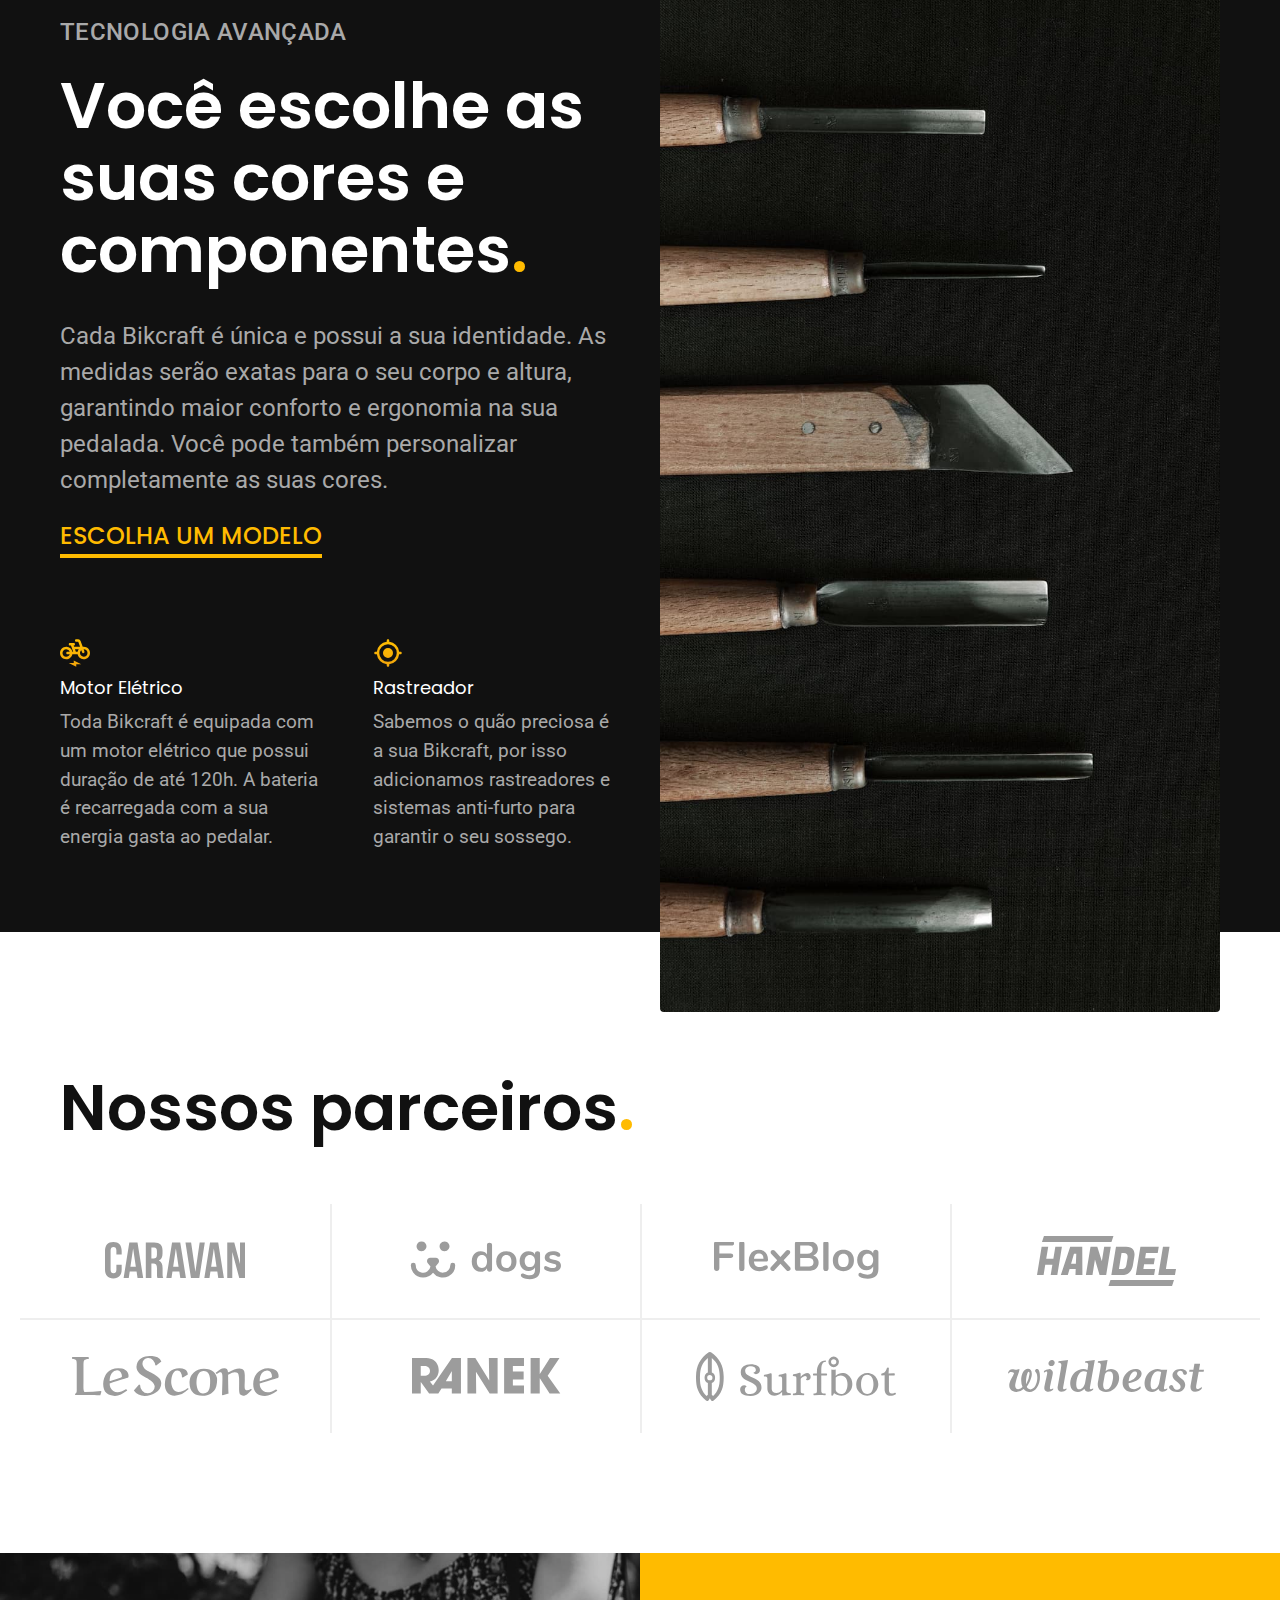
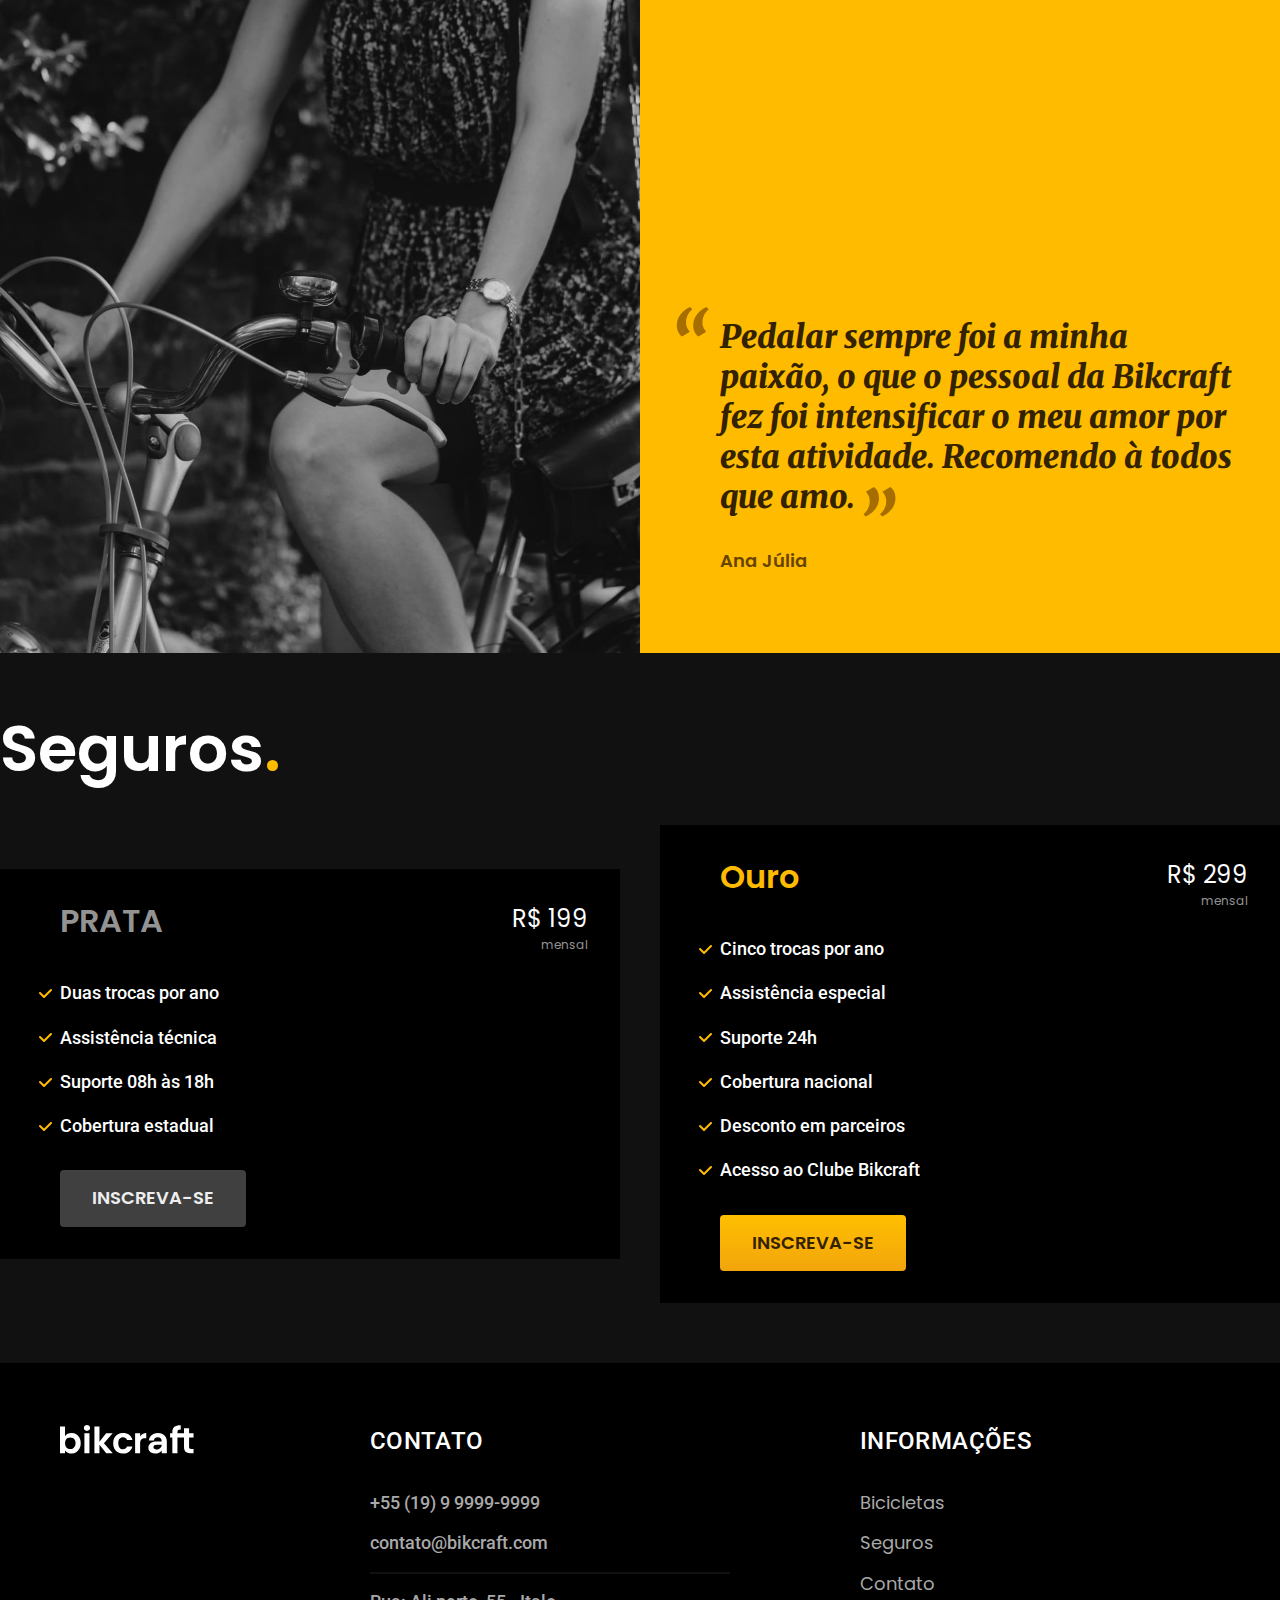
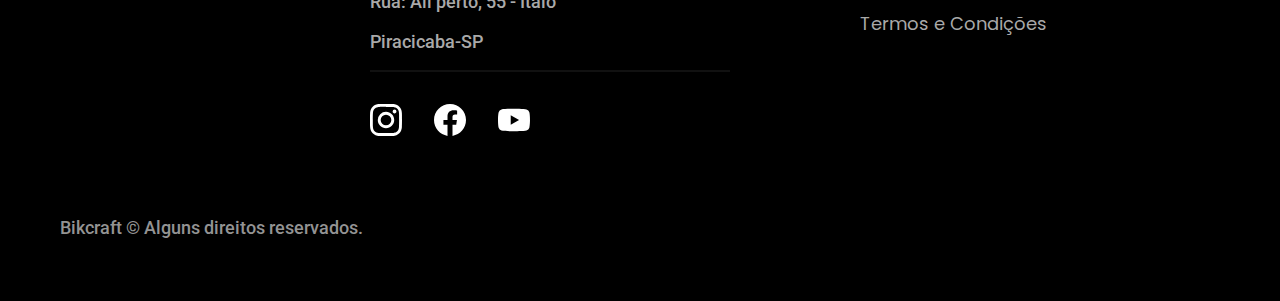
==== commit f380a808: "footer completo" ====
--- a/index.html
+++ b/index.html
@@ -173,45 +173,44 @@
     </div>
   </article>
 
-  <footer class="footer-bg">
-    <div class="footer container">
-      <img src="/img/bikcraft.svg" alt="Bikcraft">
-      <div class="footer-contato">
-        <h3 class="font-2-l-b cor-0">contato</h3>
-        <ul class="font-2-m cor-5">
-          <li><a href="tel:+55199999999">+55 (19) 9 9999-9999</a></li>
-          <li><a href="mailto:contato@bikcraft.com">contato@bikcraft.com</a></li>
-          <li>Rua: Ali perto, 55 - Italo</li>
-          <li>Piracicaba-SP</li>
-        </ul>
-        <div class="footer-redes">
-          <a href="./">
-            <img src="/img/redes/instagram.svg" alt="instagram">
-          </a>
-          <a href="./">
-            <img src="/img/redes/facebook.svg" alt="instagram">
-          </a>
-          <a href="./">
-            <img src="/img/redes/youtube.svg" alt="instagram">
-          </a>
-        </div>
-        <div class="footer-informacoes">
-          <h3 class="font-2-l-b cor-0">Informações</h3>
-          <nav>
-            <ul class="font-1-m cor-5">
-              <li><a href="./bicicletas.html">Bicicletas</a><li>
-              <li><a href="./seguros.html">Seguros</a></li>
-              <li><a href="./contato.html">Contato</a></li>
-              <li><a href="./termos.html">Termos e Condições</a></li>
-            </ul>
-          </nav>
-        </div>
-      </div>
-      <p class="footer-copy font-2-m cor-6">Bikcraft © Alguns direitos reservados.</p>
-    </div>
-
-  </footer>
-
+<footer class="footer-bg">
+  <div class="footer container">
+    <img src="/img/bikcraft.svg" alt="Bikcraft">
+    <div class="footer-contato">
+      <h3 class="font-2-l-b cor-0">Contato</h3>
+      <ul class="font-2-m cor-5">
+        <li><a href="tel:+55199999999">+55 (19) 9 9999-9999</a></li>
+        <li><a href="mailto:contato@bikcraft.com">contato@bikcraft.com</a></li>
+        <li>Rua: Ali perto, 55 - Italo</li>
+        <li>Piracicaba-SP</li>
+      </ul>
+      <div class="footer-redes">
+        <a href="./">
+          <img src="/img/redes/instagram.svg" alt="instagram">
+        </a>
+        <a href="./">
+          <img src="/img/redes/facebook.svg" alt="Facebook">
+        </a>
+        <a href="./">
+          <img src="/img/redes/youtube.svg" alt="Youtube">
+        </a>
+      </div>
+    </div>
+    <div class="footer-informacoes">
+      <h3 class="font-2-l-b cor-0">Informações</h3>
+      <nav>
+        <ul class="font-1-m cor-5">
+          <li><a href="./bicicletas.html">Bicicletas</a><li>
+          <li><a href="./seguros.html">Seguros</a></li>
+          <li><a href="./contato.html">Contato</a></li>
+          <li><a href="./termos.html">Termos e Condições</a><li>
+        </ul>
+      </nav>
+    </div>
+    <p class="footer-copy font-2-m cor-6">Bikcraft © Alguns direitos reservados.</p>
+  </div>
+</footer>
+ 
 </body>
 
 </html>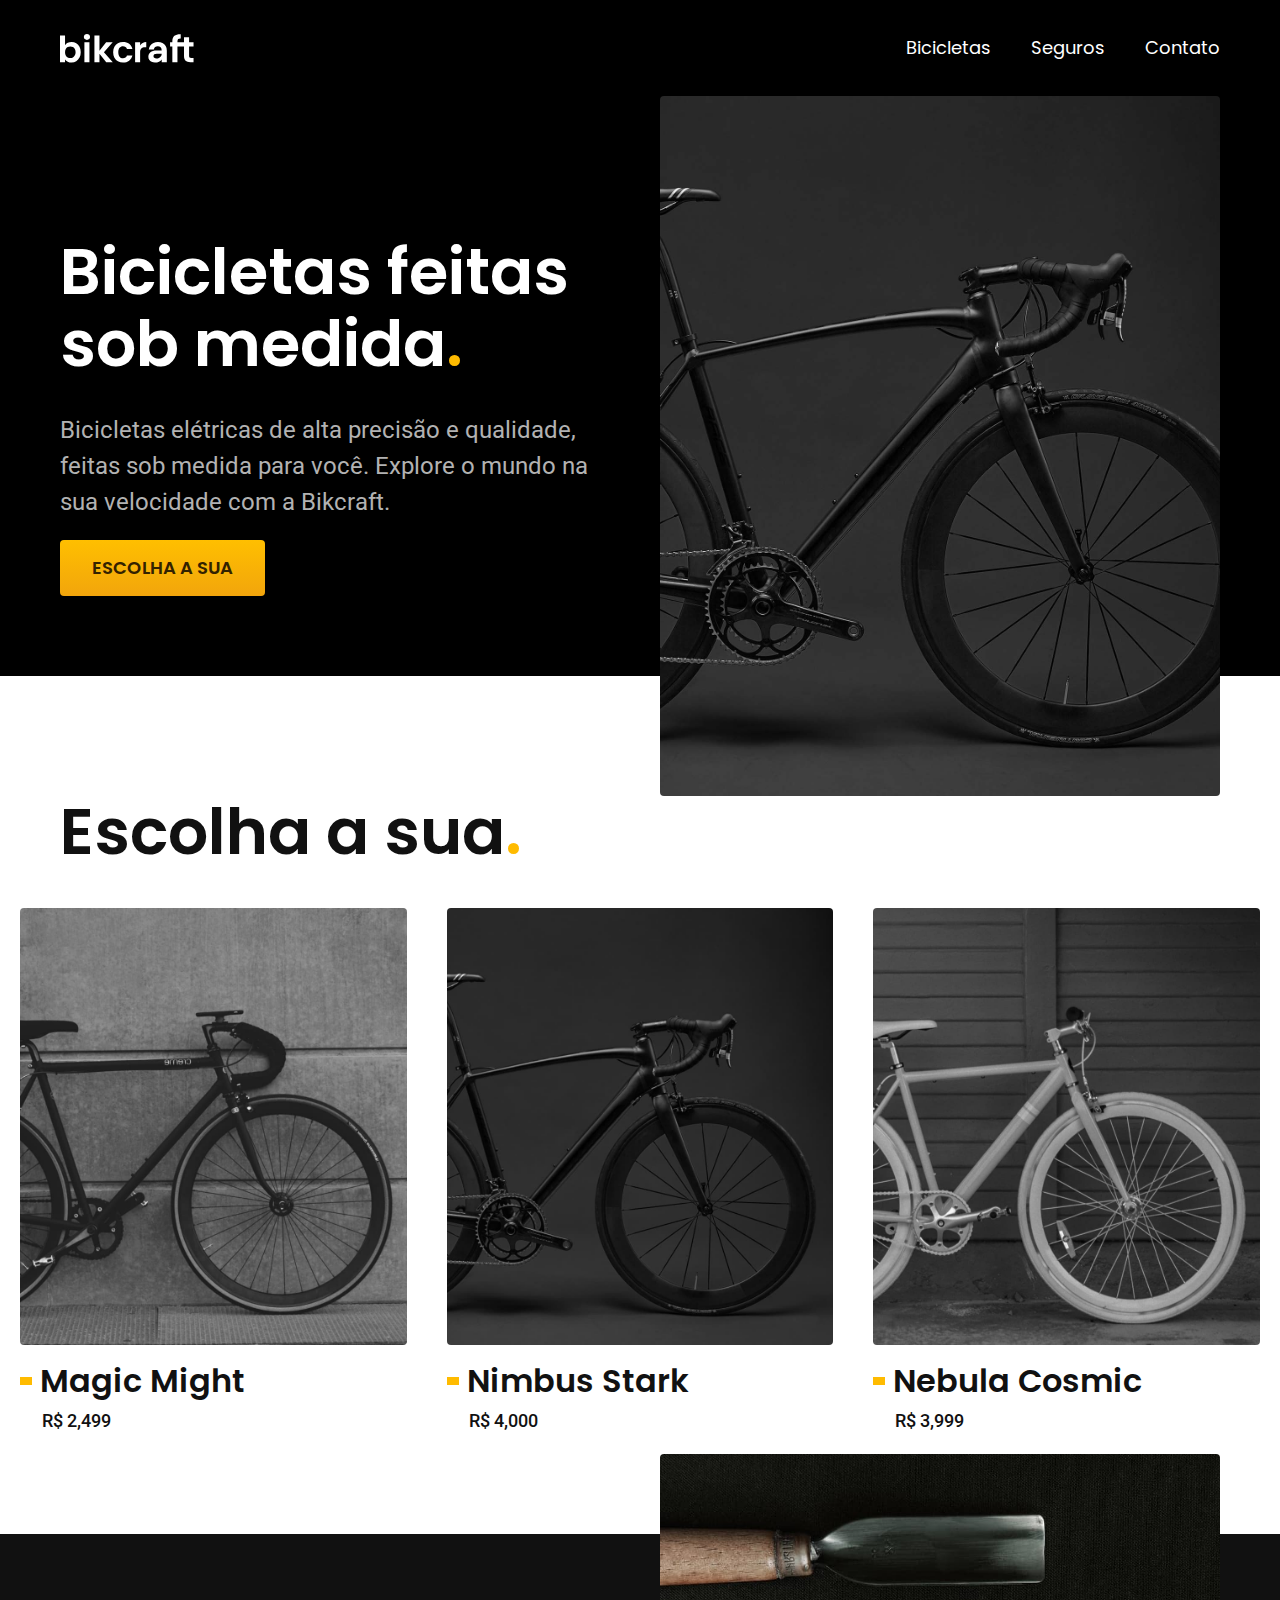
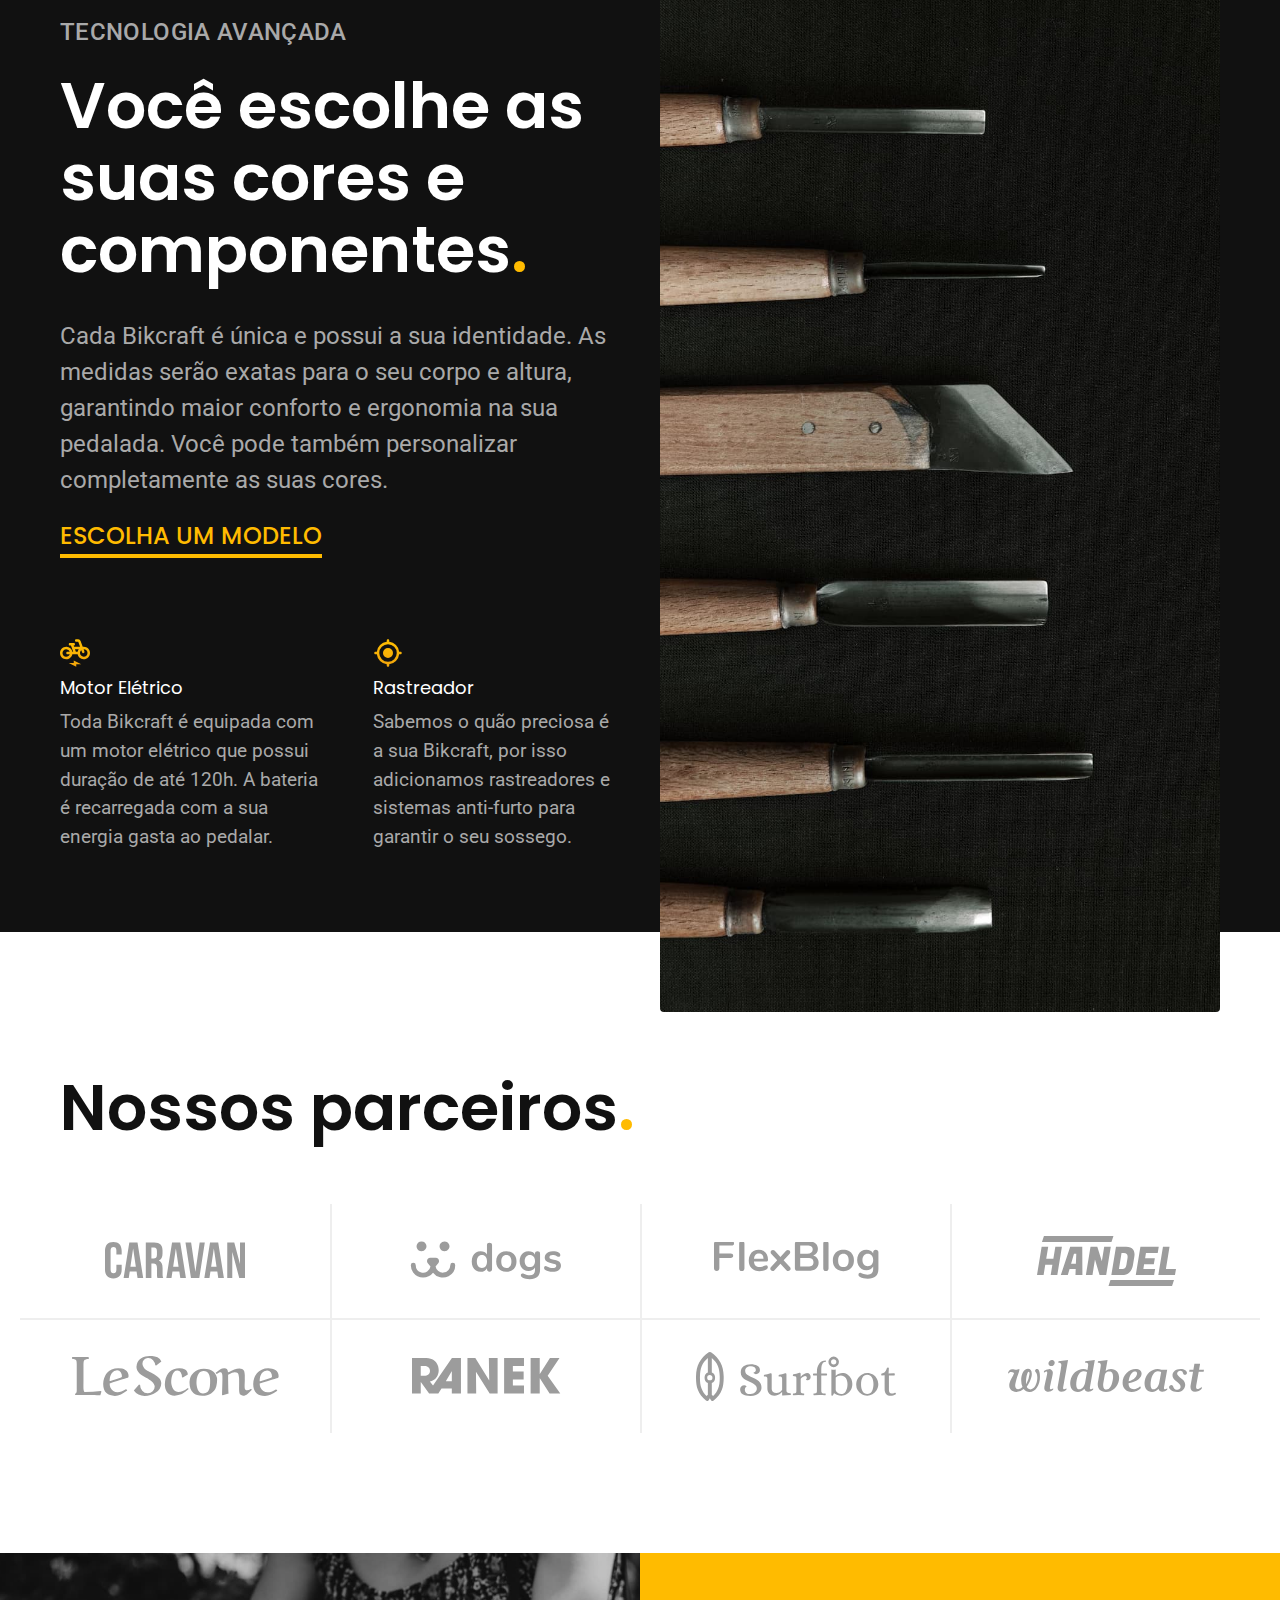
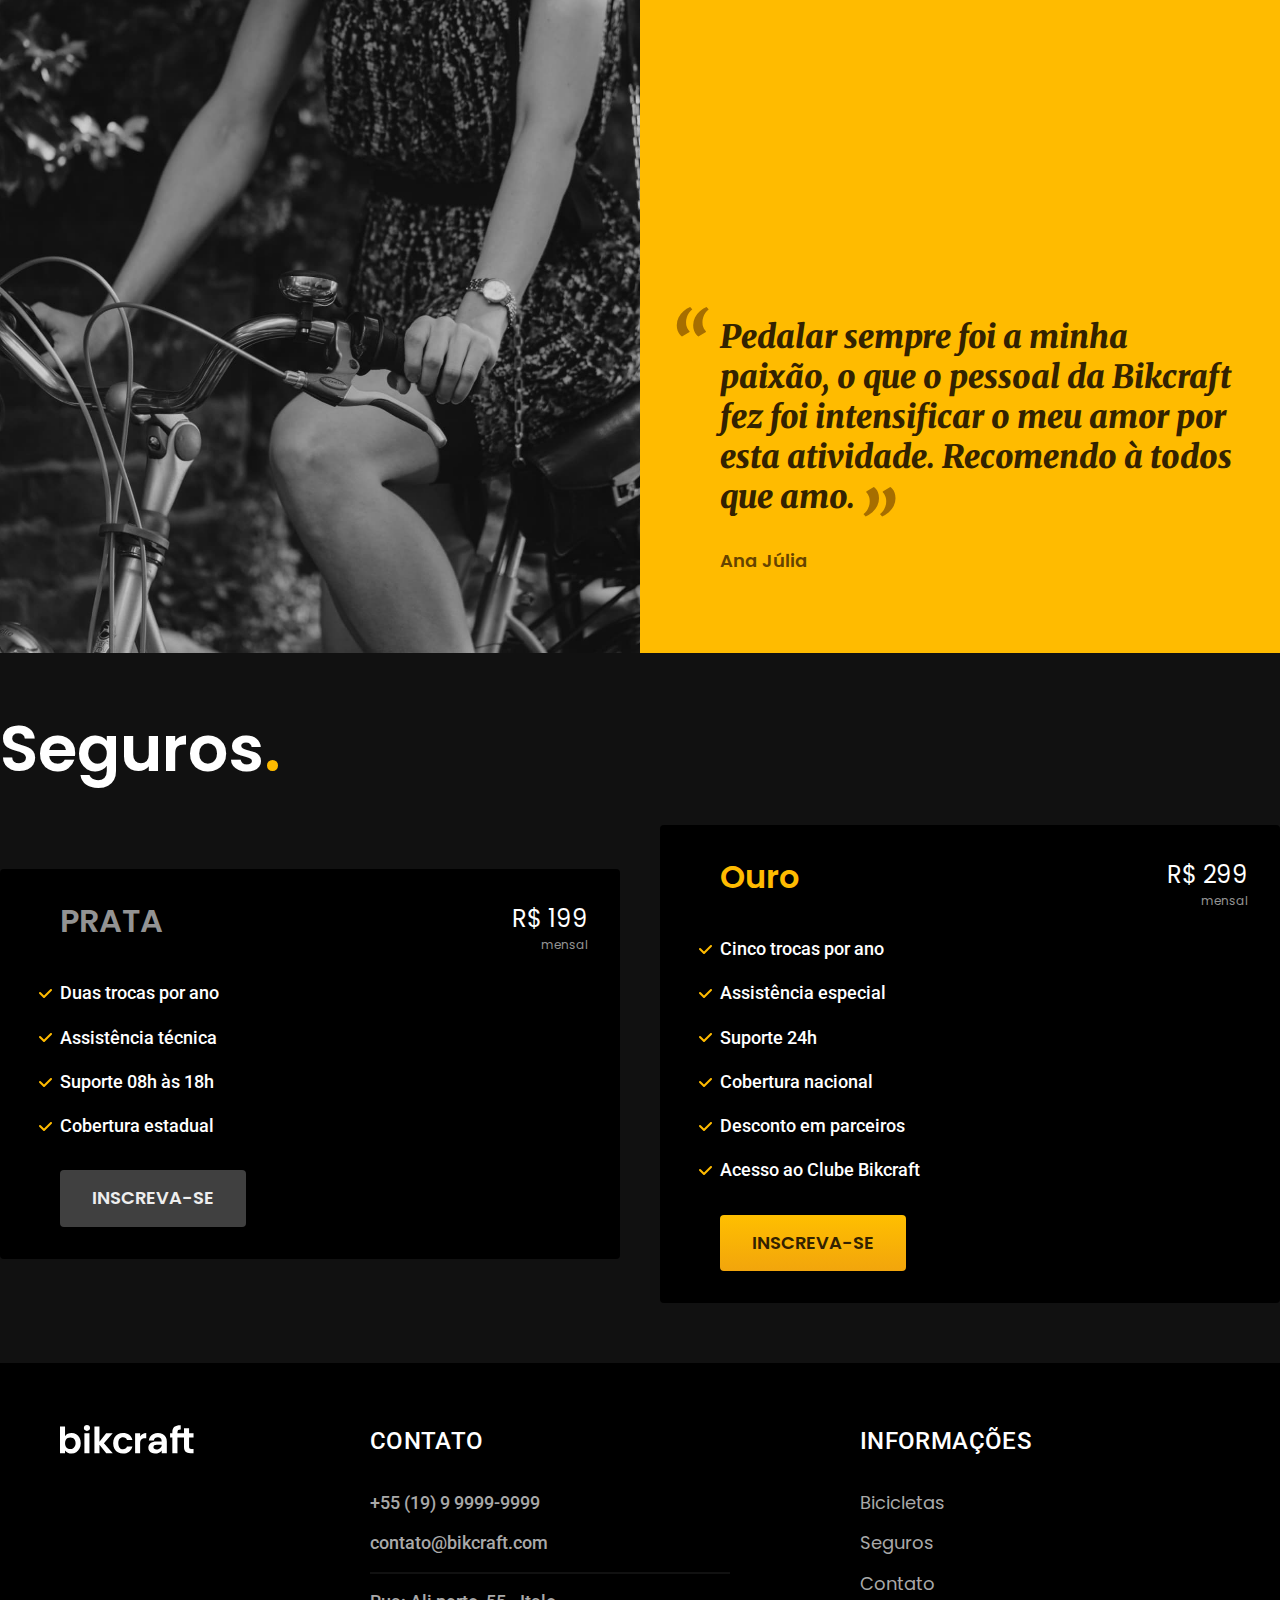
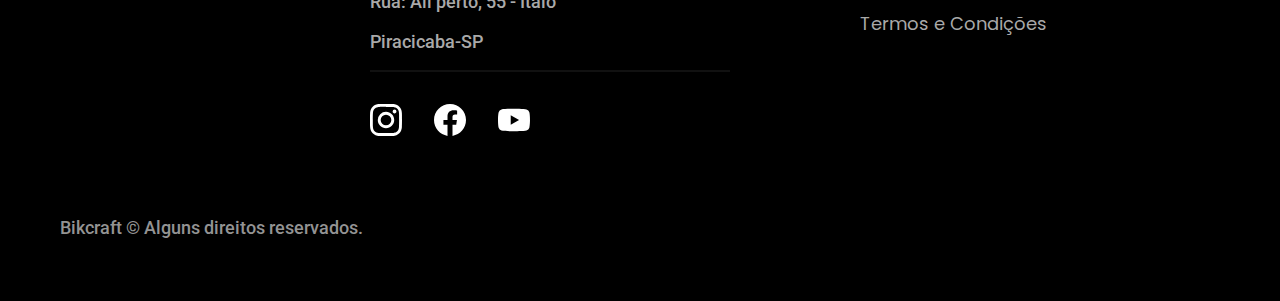
==== commit 51ef49ee: "bicicleta" ====
--- a/index.html
+++ b/index.html
@@ -7,7 +7,7 @@
   <title>Bikcraft - Bicicletas Elétricas</title>
   <meta name="description"
     content="Bicicletas elétricas de alta precisão e qualidade, feitas sob medida para você. Explore o mundo na sua velocidade com a Bikcraft." />
-  <link rel="stylesheet" href="/css/style.css" />
+  <link rel="stylesheet" href="../css/style.css" />
   <link rel="preconnect" href="https://fonts.googleapis.com">
   <link rel="preconnect" href="https://fonts.gstatic.com" crossorigin>
   <link
--- a/css/style.css
+++ b/css/style.css
@@ -17,6 +17,16 @@
 
 /*bicicletas lista */
 @import "./bicicletas/bicicletas-lista.css";
+@import "./bicicletas/bicicletas.css";
 
 /*Seguros */
-@import "./seguros.css/seguros.css";+@import "./seguros.css/seguros.css";
+@import "./seguros.css/vantagens.css";
+@import "./seguros.css/perguntas.css";
+
+/*Termos */
+@import "./seguros.css/termos/termos.css";
+
+/*Bicicleta */
+@import "./bicicleta/bicicleta.css";
+@import "./bicicleta/seguro.css";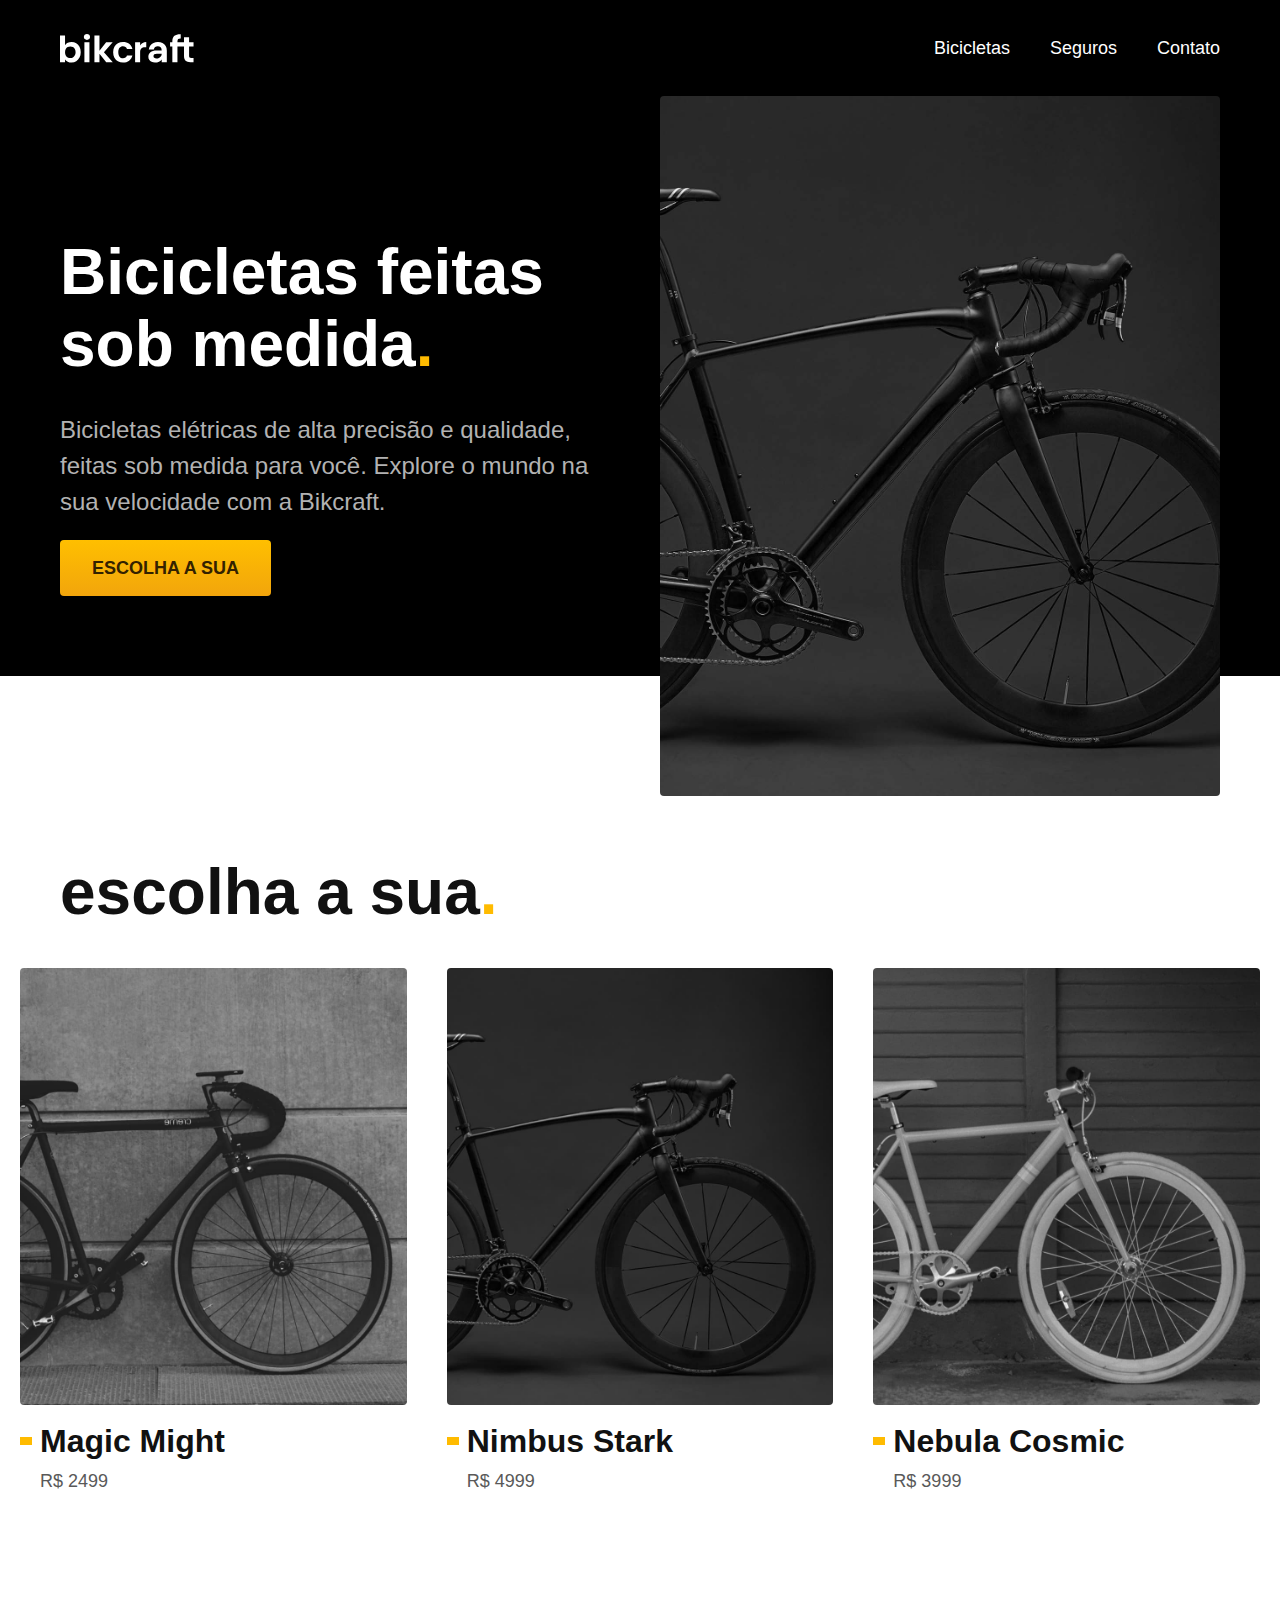
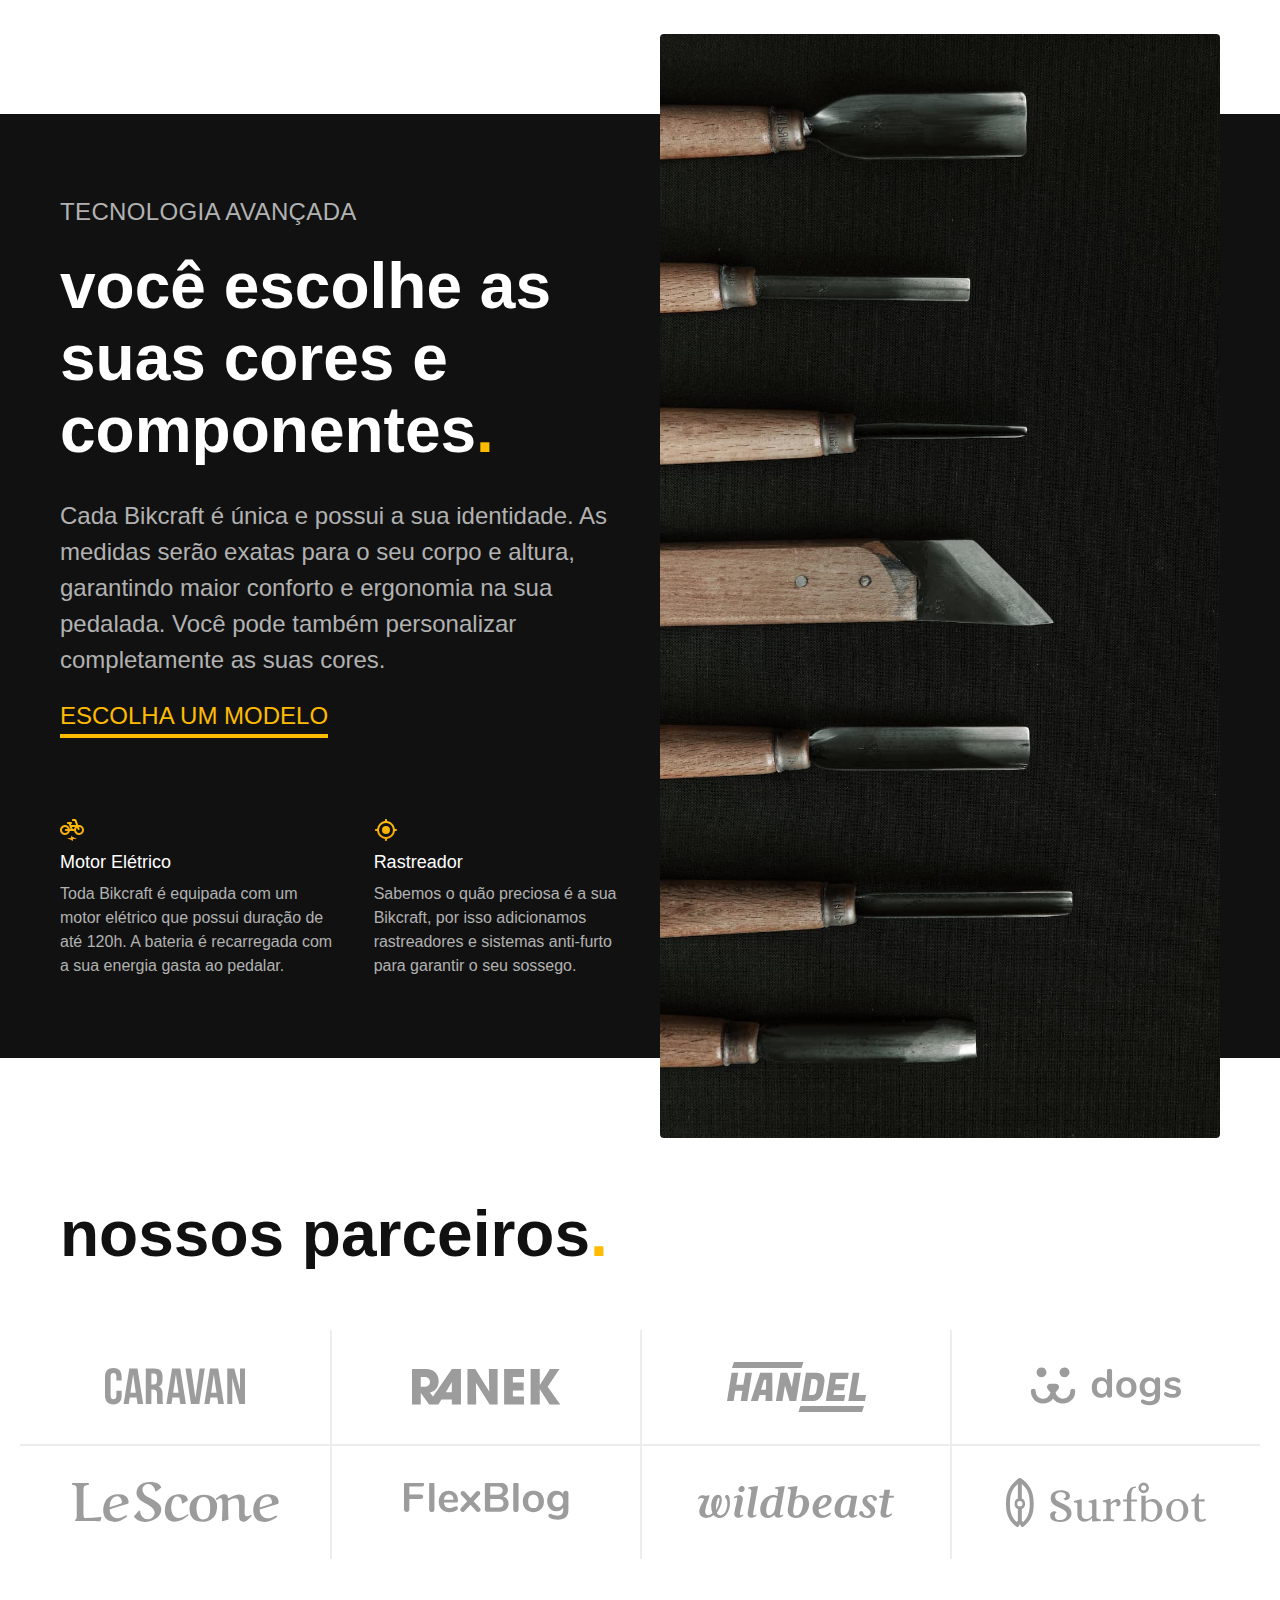
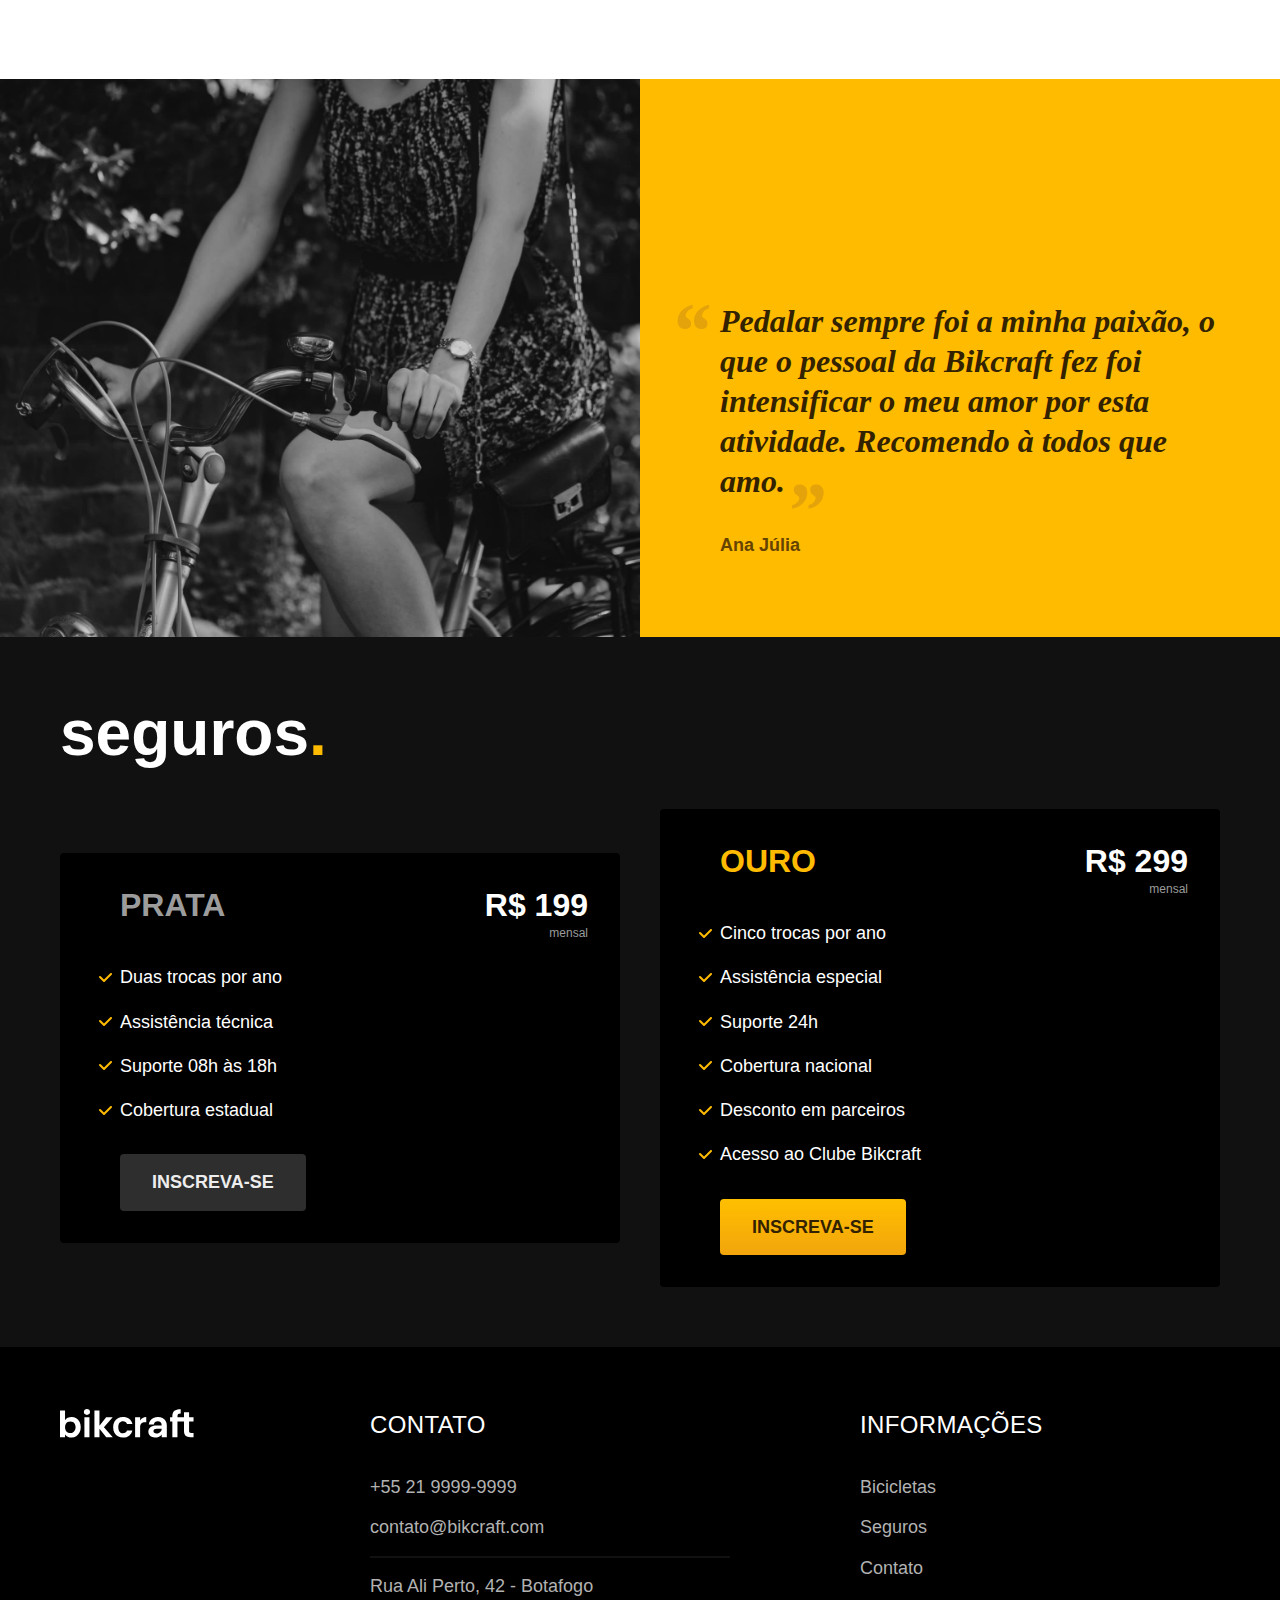
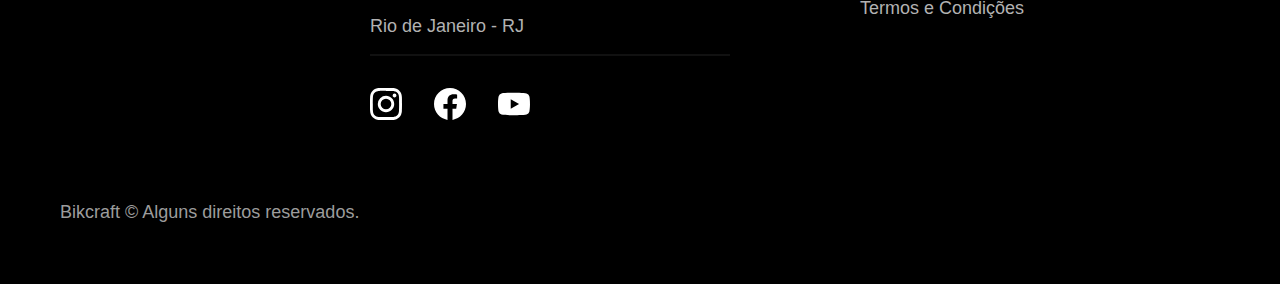
==== commit 6b121fa9: "contato" ====
--- a/index.html
+++ b/index.html
@@ -2,30 +2,23 @@
 <html lang="pt-br">
 
 <head>
-  <meta charset="UTF-8" />
-  <meta name="viewport" content="width=device-width, initial-scale=1.0" />
+  <meta charset="UTF-8">
+  <meta name="viewport" content="width=device-width, initial-scale=1.0">
+
   <title>Bikcraft - Bicicletas Elétricas</title>
-  <meta name="description"
-    content="Bicicletas elétricas de alta precisão e qualidade, feitas sob medida para você. Explore o mundo na sua velocidade com a Bikcraft." />
-  <link rel="stylesheet" href="../css/style.css" />
-  <link rel="preconnect" href="https://fonts.googleapis.com">
-  <link rel="preconnect" href="https://fonts.gstatic.com" crossorigin>
-  <link
-    href="https://fonts.googleapis.com/css2?family=Poppins:ital,wght@0,100;0,200;0,300;0,400;0,500;0,600;0,700;0,800;0,900;1,100;1,200;1,300;1,400;1,500;1,600;1,700;1,800;1,900&family=Roboto:ital,wght@0,100;0,300;0,400;0,500;0,700;0,900;1,100;1,300;1,400;1,500;1,700;1,900&display=swap"
-    rel="stylesheet">
-  <link rel="preconnect" href="https://fonts.googleapis.com">
-  <link rel="preconnect" href="https://fonts.gstatic.com" crossorigin>
-  <link
-    href="https://fonts.googleapis.com/css2?family=Merriweather:ital,wght@0,300;0,400;0,700;0,900;1,300;1,400;1,700;1,900&family=Poppins:ital,wght@0,100;0,200;0,300;0,400;0,500;0,600;0,700;0,800;0,900;1,100;1,200;1,300;1,400;1,500;1,600;1,700;1,800;1,900&family=Roboto:ital,wght@0,100;0,300;0,400;0,500;0,700;0,900;1,100;1,300;1,400;1,500;1,700;1,900&display=swap"
-    rel="stylesheet">
+  <meta name="description" content="Bicicletas elétricas de alta precisão e qualidade, feitas sob medida para o cliente. Explore o mundo na sua velocidade com a Bikcraft.">
+
+  <link rel="stylesheet" href="./css/style.css">
 </head>
 
 <body>
   <header class="header-bg">
     <div class="header container">
-      <a href="./"><img src="/img/bikcraft.svg" alt="Bikcraft" /></a>
+      <a href="./">
+        <img src="./img/bikcraft.svg" alt="Bikcraft">
+      </a>
 
-      <nav aria-label="primária">
+      <nav aria-label="primaria">
         <ul class="header-menu font-1-m cor-0">
           <li><a href="./bicicletas.html">Bicicletas</a></li>
           <li><a href="./seguros.html">Seguros</a></li>
@@ -38,44 +31,39 @@
   <main class="introducao-bg">
     <div class="introducao container">
       <div class="introducao-conteudo">
-        <h1 class="font-1-xxl">Bicicletas feitas sob medida<span class="cor-p1">.</span></h1>
-        <p class="font-2-l cor-5">
-          Bicicletas elétricas de alta precisão e qualidade, feitas sob
-          medida para você. Explore o mundo na sua velocidade com a
-          Bikcraft.
-        </p>
+        <h1 class="font-1-xxl cor-0">Bicicletas feitas sob medida<span class="cor-p1">.</span></h1>
+        <p class="font-2-l cor-5">Bicicletas elétricas de alta precisão e qualidade, feitas sob medida para você. Explore o mundo na sua velocidade com a Bikcraft.</p>
         <a class="botao" href="./bicicletas.html">Escolha a sua</a>
       </div>
-      <img src="./img/fotos/introducao.jpg" alt="Bicicleta elétrica preta" />
-    </div>
+      <div>
+        <img src="./img/fotos/introducao.jpg" alt="Bicicleta elétrica preta.">
+      </div>
     </div>
   </main>
 
   <article class="bicicletas-lista">
-    <h2 class="container font-1-xxl">Escolha a sua<span class="cor-p1">.</span></h2>
+    <h2 class="container font-1-xxl">escolha a sua<span class="cor-p1">.</span></h2>
 
     <ul>
       <li>
         <a href="./bicicletas/magic.html">
-          <img src="/img/bicicletas/magic-home.jpg" alt="bicicleta preta">
+          <img src="./img/bicicletas/magic-home.jpg" alt="Bicicleta preta">
           <h3 class="font-1-xl">Magic Might</h3>
-          <span class="font-2-m" cor-8>R$ 2,499</span>
+          <span class="font-2-m cor-8">R$ 2499</span>
         </a>
       </li>
-
       <li>
-        <a href="./bicicletas/Nimbus.html">
-          <img src="/img/bicicletas/nimbus-home.jpg" alt="bicicleta preta">
+        <a href="./bicicletas/nimbus.html">
+          <img src="./img/bicicletas/nimbus-home.jpg" alt="Bicicleta preta">
           <h3 class="font-1-xl">Nimbus Stark</h3>
-          <span class="font-2-m" cor-8>R$ 4,000</span>
+          <span class="font-2-m cor-8">R$ 4999</span>
         </a>
       </li>
-
       <li>
-        <a href="./bicicletas/Nebula.html">
-          <img src="/img/bicicletas/nebula-home.jpg" alt="bicicleta preta">
+        <a href="./bicicletas/nebula.html">
+          <img src="./img/bicicletas/nebula-home.jpg" alt="Bicicleta preta">
           <h3 class="font-1-xl">Nebula Cosmic</h3>
-          <span class="font-2-m" cor-8>R$ 3,999</span>
+          <span class="font-2-m cor-8">R$ 3999</span>
         </a>
       </li>
     </ul>
@@ -85,80 +73,73 @@
     <div class="tecnologia container">
       <div class="tecnologia-conteudo">
         <span class="font-2-l-b cor-5">Tecnologia Avançada</span>
-        <h2 class="font-1-xxl cor-0">Você escolhe as suas cores e componentes<span class="cor-p1">.</span></h2>
-        <p class="font-2-l cor-5">Cada Bikcraft é única e possui a sua identidade. As medidas serão exatas para o seu
-          corpo e altura, garantindo maior conforto e ergonomia na sua pedalada. Você pode também personalizar
-          completamente as suas cores.</p>
-        <a class="link" href="/bicicletas.html">ESCOLHA UM MODELO</a>
-
+        <h2 class="font-1-xxl cor-0">você escolhe as suas cores e componentes<span class="cor-p1">.</span></h2>
+        <p class="font-2-l cor-5">Cada Bikcraft é única e possui a sua identidade. As medidas serão exatas para o seu corpo e altura, garantindo maior conforto e ergonomia na sua pedalada. Você pode também personalizar completamente as suas cores.</p>
+        <a class="link" href="./bicicletas.html">Escolha um modelo</a>
         <div class="tecnologia-vantagens">
-
           <div>
-            <img src="/img/icones/eletrica.svg" alt="">
+            <img src="./img/icones/eletrica.svg" alt="">
             <h3 class="font-1-m cor-0">Motor Elétrico</h3>
-            <p class="font-2-s cor-5">Toda Bikcraft é equipada com um motor elétrico que possui duração de até 120h. A
-              bateria é recarregada com a sua energia gasta ao pedalar.</p>
+            <p class="font-2-s cor-5">Toda Bikcraft é equipada com um motor elétrico que possui duração de até 120h. A bateria é recarregada com a sua energia gasta ao pedalar.</p>
           </div>
           <div>
-            <img src="/img/icones/rastreador.svg" alt="">
+            <img src="./img/icones/rastreador.svg" alt="">
             <h3 class="font-1-m cor-0">Rastreador</h3>
-            <p class="font-2-s cor-5">Sabemos o quão preciosa é a sua Bikcraft, por isso adicionamos rastreadores e
-              sistemas anti-furto para garantir o seu sossego.</p>
+            <p class="font-2-s cor-5">Sabemos o quão preciosa é a sua Bikcraft, por isso adicionamos rastreadores e sistemas anti-furto para garantir o seu sossego.</p>
           </div>
         </div>
       </div>
       <div class="tecnologia-imagem">
-        <img src="/img/fotos/tecnologia.jpg" alt="">
+        <img src="./img/fotos/tecnologia.jpg" alt="">
       </div>
     </div>
   </article>
 
   <section class="parceiros" aria-label="Nossos Parceiros">
-    <h2 class="container font-1-xxl">Nossos parceiros<span class="cor-p1">.</span></h2>
+    <h2 class="container font-1-xxl">nossos parceiros<span class="cor-p1">.</span></h2>
+
     <ul>
-      <li><img src="/img/parceiros/caravan.svg" alt="Caravan"></li>
-      <li><img src="/img/parceiros/dogs.svg" alt="Dogs"></li>
-      <li><img src="/img/parceiros/flexblog.svg" alt="flexblog"></li>
-      <li><img src="/img/parceiros/handel.svg" alt="Handel"></li>
-      <li><img src="/img/parceiros/lescone.svg" alt="Lescone"></li>
-      <li><img src="/img/parceiros/ranek.svg" alt="ranek"></li>
-      <li><img src="/img/parceiros/surfbot.svg" alt="Surfbot"></li>
-      <li><img src="/img/parceiros/wildbeast.svg" alt="wildbeast"></li>
+      <li><img src="./img/parceiros/caravan.svg" alt="caravan"></li>
+      <li><img src="./img/parceiros/ranek.svg" alt="ranek"></li>
+      <li><img src="./img/parceiros/handel.svg" alt="handel"></li>
+      <li><img src="./img/parceiros/dogs.svg" alt="dogs"></li>
+      <li><img src="./img/parceiros/lescone.svg" alt="lescone"></li>
+      <li><img src="./img/parceiros/flexblog.svg" alt="flexblog"></li>
+      <li><img src="./img/parceiros/wildbeast.svg" alt="wildbeast"></li>
+      <li><img src="./img/parceiros/surfbot.svg" alt="surfbot"></li>
     </ul>
   </section>
 
-  <section class="depoimento" aria-label="depoimento">
+  <section class="depoimento" aria-label="Depoimento">
     <div>
-      <img src="/img/fotos/depoimento.jpg" alt="pessoa pedalando uma bicicleta bikcraft">
+      <img src="./img/fotos/depoimento.jpg" alt="Pessoa pedalando uma bicicleta Bikcraft">
     </div>
     <div class="depoimento-conteudo">
       <blockquote class="font-1-xl cor-p5">
-        <p>Pedalar sempre foi a minha paixão, o que o pessoal da Bikcraft fez foi intensificar o meu amor por esta
-          atividade. Recomendo à todos que amo.</p>
+        <p>Pedalar sempre foi a minha paixão, o que o pessoal da Bikcraft fez foi intensificar o meu amor por esta atividade. Recomendo à todos que amo.</p>
       </blockquote>
       <span class="font-1-m-b cor-p4">Ana Júlia</span>
     </div>
-
   </section>
 
   <article class="seguros-bg">
-    <div class="seguros">
-      <h2 class="font-1-xxl cor-0">Seguros<span class="cor-p1">.</span></h2>
+    <div class="seguros container">
+      <h2 class="font-1-xxl cor-0">seguros<span class="cor-p1">.</span></h2>
       <div class="seguros-item">
         <h3 class="font-1-xl cor-6">PRATA</h3>
-        <span class="font-1-l cor-0">R$ 199<span class="font-1-xs cor-6">mensal</span></span>
+        <span class="font-1-xl cor-0">R$ 199 <span class="font-1-xs cor-6">mensal</span></span>
         <ul class="font-2-m cor-0">
           <li>Duas trocas por ano</li>
           <li>Assistência técnica</li>
           <li>Suporte 08h às 18h</li>
           <li>Cobertura estadual</li>
         </ul>
-        <a class="botao secundario" href="/orcamento.html">Inscreva-se</a>
+        <a class="botao secundario" href="./orcamento.html">Inscreva-se</a>
       </div>
 
       <div class="seguros-item">
-        <h3 class="font-1-xl cor-p1">Ouro</h3>
-        <span class="font-1-l cor-0">R$ 299<span class="font-1-xs cor-6">mensal</span></span>
+        <h3 class="font-1-xl cor-p1">OURO</h3>
+        <span class="font-1-xl cor-0">R$ 299 <span class="font-1-xs cor-6">mensal</span></span>
         <ul class="font-2-m cor-0">
           <li>Cinco trocas por ano</li>
           <li>Assistência especial</li>
@@ -167,50 +148,48 @@
           <li>Desconto em parceiros</li>
           <li>Acesso ao Clube Bikcraft</li>
         </ul>
-        <a class="botao" href="/orcamento.html">Inscreva-se</a>
+        <a class="botao" href="./orcamento.html">Inscreva-se</a>
       </div>
-
     </div>
   </article>
 
-<footer class="footer-bg">
-  <div class="footer container">
-    <img src="/img/bikcraft.svg" alt="Bikcraft">
-    <div class="footer-contato">
-      <h3 class="font-2-l-b cor-0">Contato</h3>
-      <ul class="font-2-m cor-5">
-        <li><a href="tel:+55199999999">+55 (19) 9 9999-9999</a></li>
-        <li><a href="mailto:contato@bikcraft.com">contato@bikcraft.com</a></li>
-        <li>Rua: Ali perto, 55 - Italo</li>
-        <li>Piracicaba-SP</li>
-      </ul>
-      <div class="footer-redes">
-        <a href="./">
-          <img src="/img/redes/instagram.svg" alt="instagram">
-        </a>
-        <a href="./">
-          <img src="/img/redes/facebook.svg" alt="Facebook">
-        </a>
-        <a href="./">
-          <img src="/img/redes/youtube.svg" alt="Youtube">
-        </a>
+  <footer class="footer-bg">
+    <div class="footer container">
+      <img src="./img/bikcraft.svg" alt="Bikcraft">
+      <div class="footer-contato">
+        <h3 class="font-2-l-b cor-0">Contato</h3>
+        <ul class="font-2-m cor-5">
+          <li><a href="tel:+552199999999">+55 21 9999-9999</a></li>
+          <li><a href="mailto:contato@bikcraft.com">contato@bikcraft.com</a></li>
+          <li>Rua Ali Perto, 42 - Botafogo</li>
+          <li>Rio de Janeiro - RJ</li>
+        </ul>
+        <div class="footer-redes">
+          <a href="./">
+            <img src="./img/redes/instagram.svg" alt="Instagram">
+          </a>
+          <a href="./">
+            <img src="./img/redes/facebook.svg" alt="Facebook">
+          </a>
+          <a href="./">
+            <img src="./img/redes/youtube.svg" alt="Youtube">
+          </a>
+        </div>
       </div>
+      <div class="footer-informacoes">
+        <h3 class="font-2-l-b cor-0">Informações</h3>
+        <nav>
+          <ul class="font-1-m cor-5">
+            <li><a href="./bicicletas.html">Bicicletas</a></li>
+            <li><a href="./seguros.html">Seguros</a></li>
+            <li><a href="./contato.html">Contato</a></li>
+            <li><a href="./termos.html">Termos e Condições</a></li>
+          </ul>
+        </nav>
+      </div>
+      <p class="footer-copy font-2-m cor-6">Bikcraft © Alguns direitos reservados.</p>
     </div>
-    <div class="footer-informacoes">
-      <h3 class="font-2-l-b cor-0">Informações</h3>
-      <nav>
-        <ul class="font-1-m cor-5">
-          <li><a href="./bicicletas.html">Bicicletas</a><li>
-          <li><a href="./seguros.html">Seguros</a></li>
-          <li><a href="./contato.html">Contato</a></li>
-          <li><a href="./termos.html">Termos e Condições</a><li>
-        </ul>
-      </nav>
-    </div>
-    <p class="footer-copy font-2-m cor-6">Bikcraft © Alguns direitos reservados.</p>
-  </div>
-</footer>
- 
+  </footer>
 </body>
 
 </html>--- a/css/style.css
+++ b/css/style.css
@@ -1,32 +1,36 @@
+@import "./global/global.css";
+@import "./utilidades/tipografia.css";
+@import "./utilidades/cores.css";
+
 @import "./global/header.css";
-@import "./global/global.css";
 @import "./global/footer.css";
 
+/* Utilidades */
+@import "./utilidades/componentes.css";
+@import "./utilidades/formulario.css";
 
-/* home */
+/* Home */
 @import "./home/introducao.css";
 @import "./home/tecnologia.css";
 @import "./home/parceiros.css";
 @import "./home/depoimento.css";
 
-/* utilidades */
-@import "./utilidades/componentes.css";
-@import "./utilidades/tipografia.css";
-@import "./utilidades/cores.css";
-
-
-/*bicicletas lista */
+/* Bicicletas */
 @import "./bicicletas/bicicletas-lista.css";
 @import "./bicicletas/bicicletas.css";
 
-/*Seguros */
-@import "./seguros.css/seguros.css";
-@import "./seguros.css/vantagens.css";
-@import "./seguros.css/perguntas.css";
+/* Bicicleta */
+@import "./bicicleta/bicicleta.css";
+@import "./bicicleta/seguro.css";
 
-/*Termos */
-@import "./seguros.css/termos/termos.css";
+/* Seguros */
+@import "./seguros/seguros.css";
+@import "./seguros/vantagens.css";
+@import "./seguros/perguntas.css";
 
-/*Bicicleta */
-@import "./bicicleta/bicicleta.css";
-@import "./bicicleta/seguro.css";+/* Contato */
+@import "./contato/contato.css";
+@import "./contato/lojas.css";
+
+/* Termos */
+@import "./termos/termos.css";
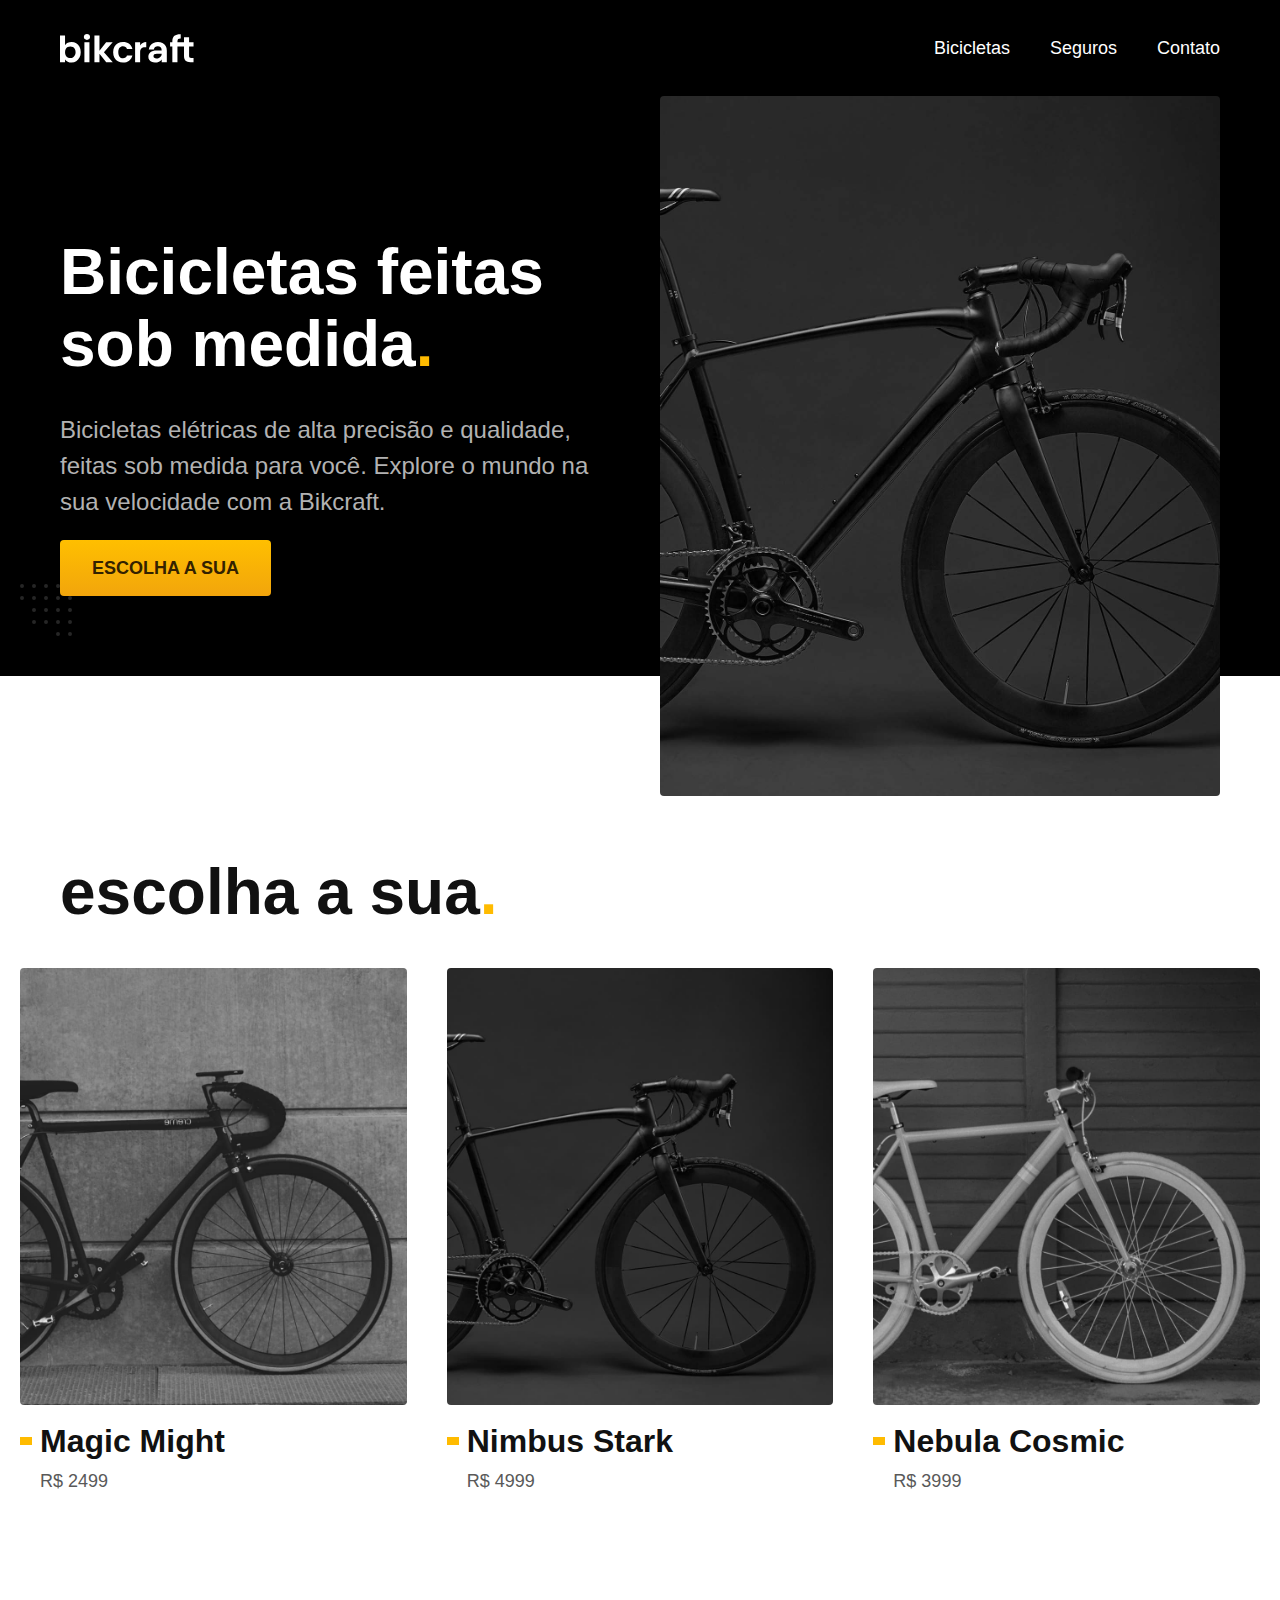
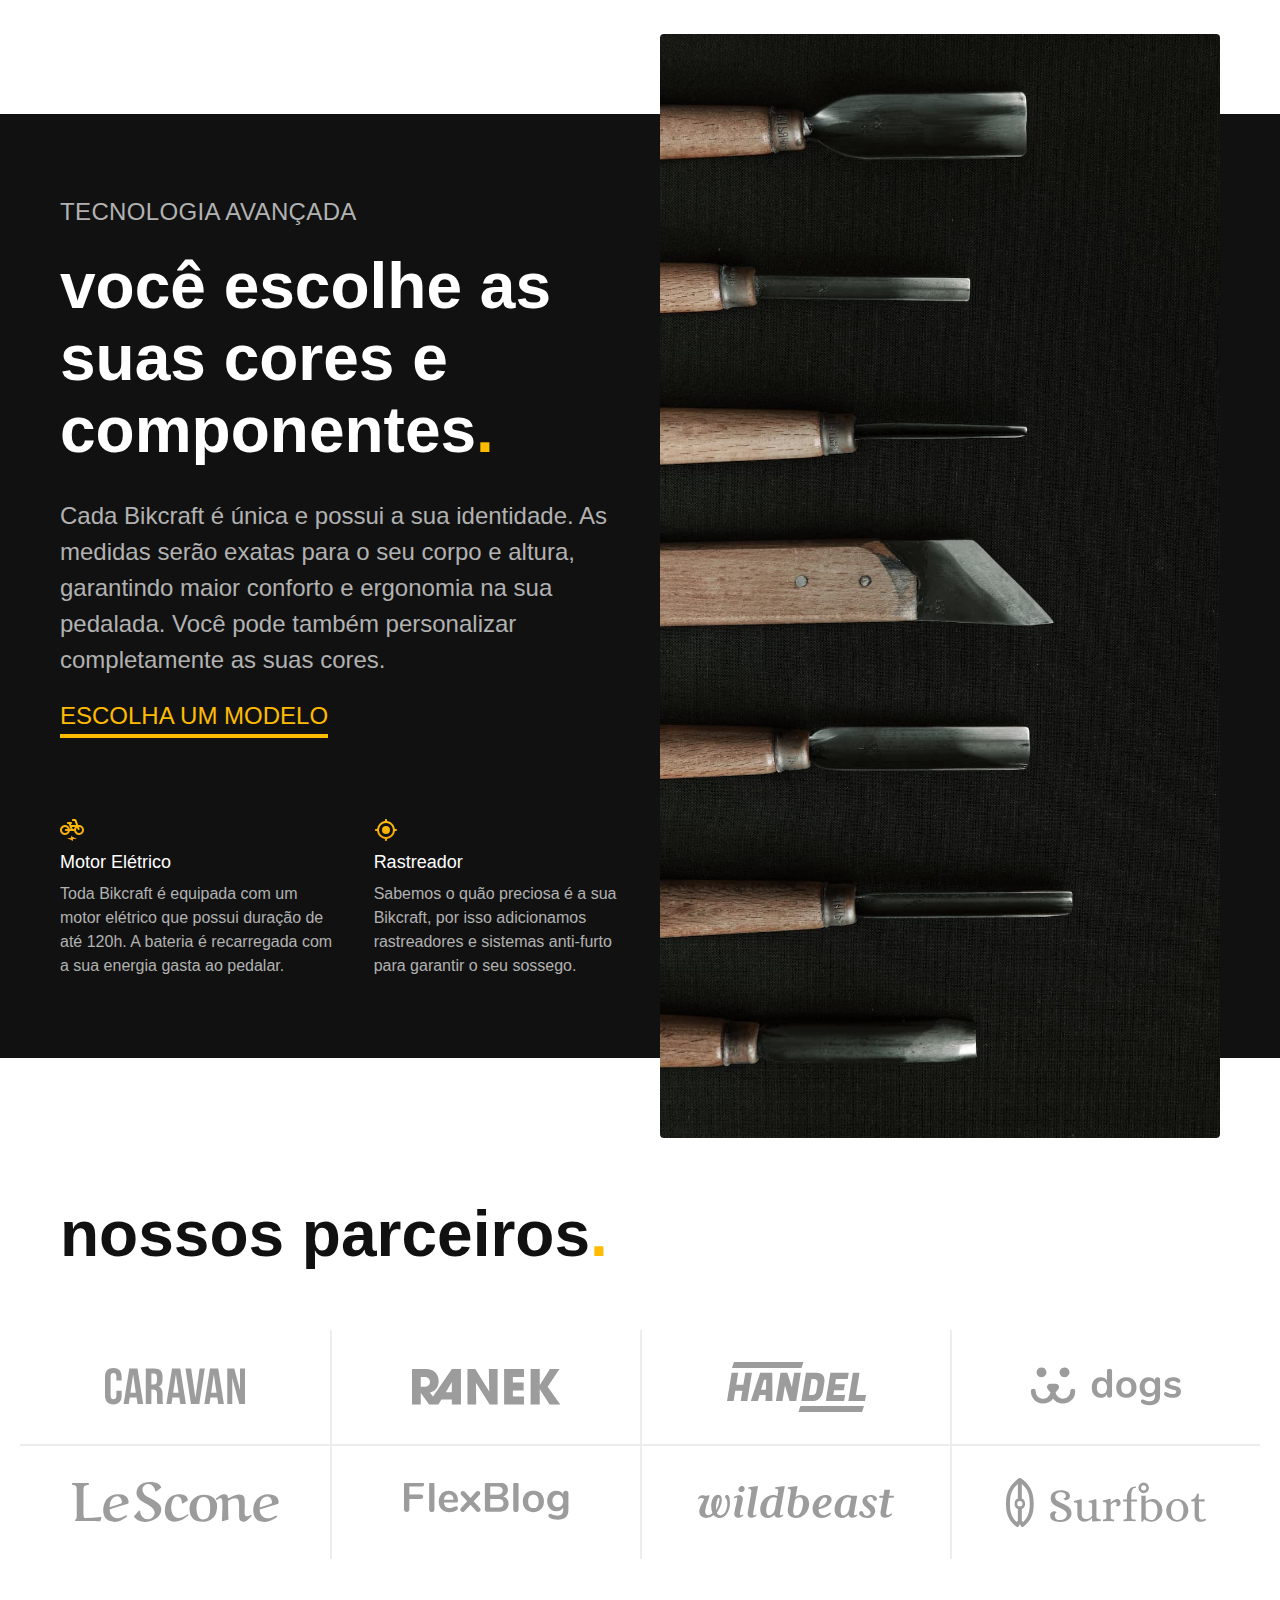
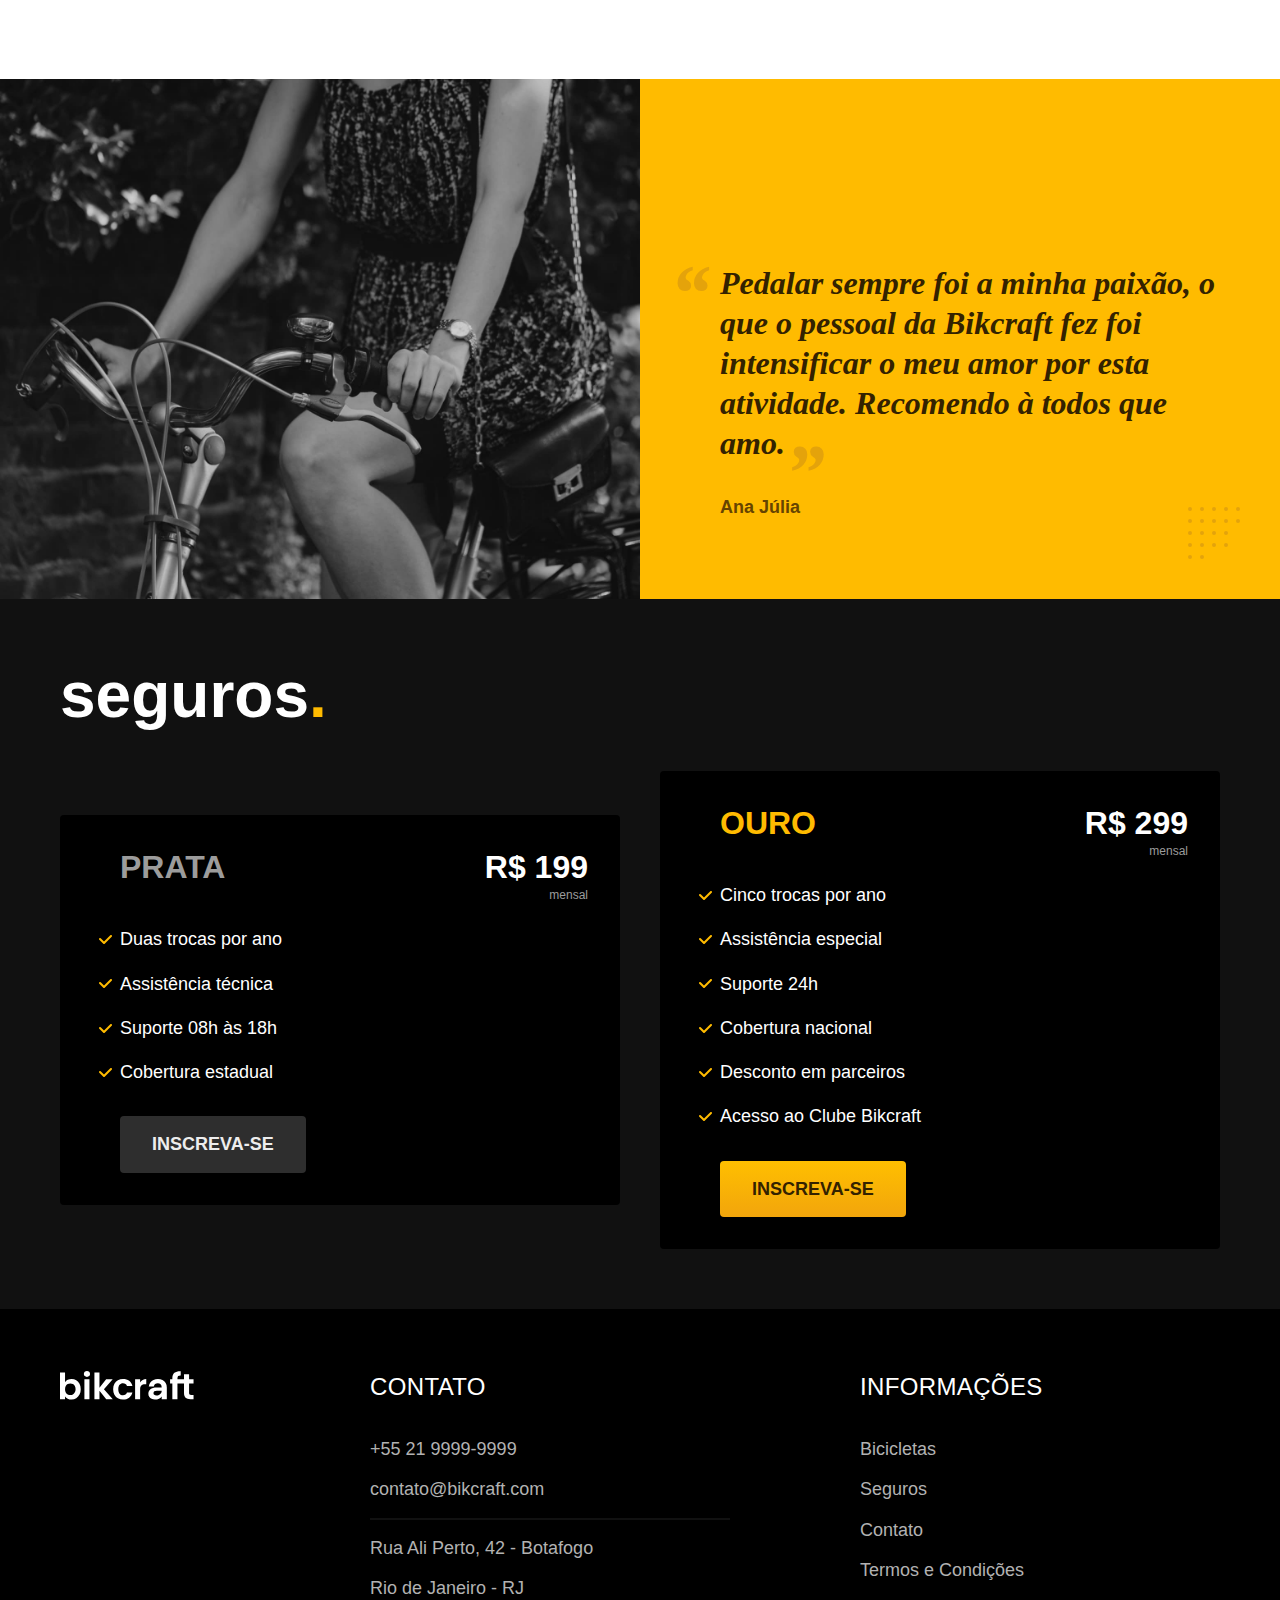
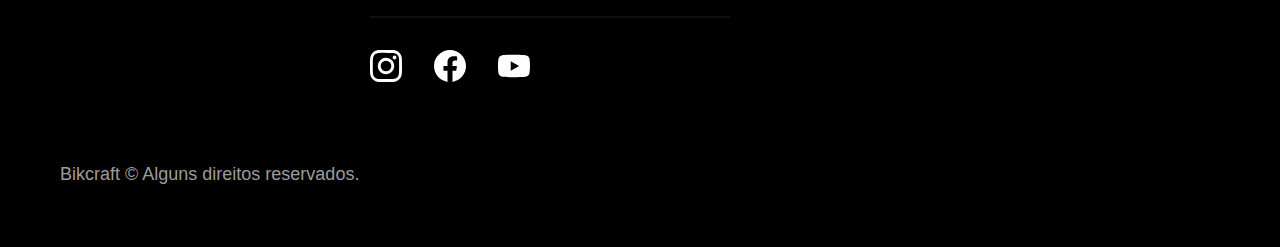
==== commit 864bb0f9: "add js e header e bicicleta" ====
--- a/index.html
+++ b/index.html
@@ -8,6 +8,7 @@
   <title>Bikcraft - Bicicletas Elétricas</title>
   <meta name="description" content="Bicicletas elétricas de alta precisão e qualidade, feitas sob medida para o cliente. Explore o mundo na sua velocidade com a Bikcraft.">
 
+  <link rel="preload" href="./css/style.css" as="style">
   <link rel="stylesheet" href="./css/style.css">
 </head>
 
@@ -35,9 +36,9 @@
         <p class="font-2-l cor-5">Bicicletas elétricas de alta precisão e qualidade, feitas sob medida para você. Explore o mundo na sua velocidade com a Bikcraft.</p>
         <a class="botao" href="./bicicletas.html">Escolha a sua</a>
       </div>
-      <div>
+      <picture>
         <img src="./img/fotos/introducao.jpg" alt="Bicicleta elétrica preta.">
-      </div>
+      </picture>
     </div>
   </main>
 
@@ -190,6 +191,7 @@
       <p class="footer-copy font-2-m cor-6">Bikcraft © Alguns direitos reservados.</p>
     </div>
   </footer>
+<script src="./js/script.js"></script>
 </body>
 
 </html>--- a/css/style.css
+++ b/css/style.css
@@ -32,5 +32,8 @@
 @import "./contato/contato.css";
 @import "./contato/lojas.css";
 
+/* Contato */
+@import "./orcamento/orcamento.css";
+
 /* Termos */
 @import "./termos/termos.css";
--- a/css/style.css
+++ b/css/style.css
@@ -32,5 +32,8 @@
 @import "./contato/contato.css";
 @import "./contato/lojas.css";
 
+/* Contato */
+@import "./orcamento/orcamento.css";
+
 /* Termos */
 @import "./termos/termos.css";
